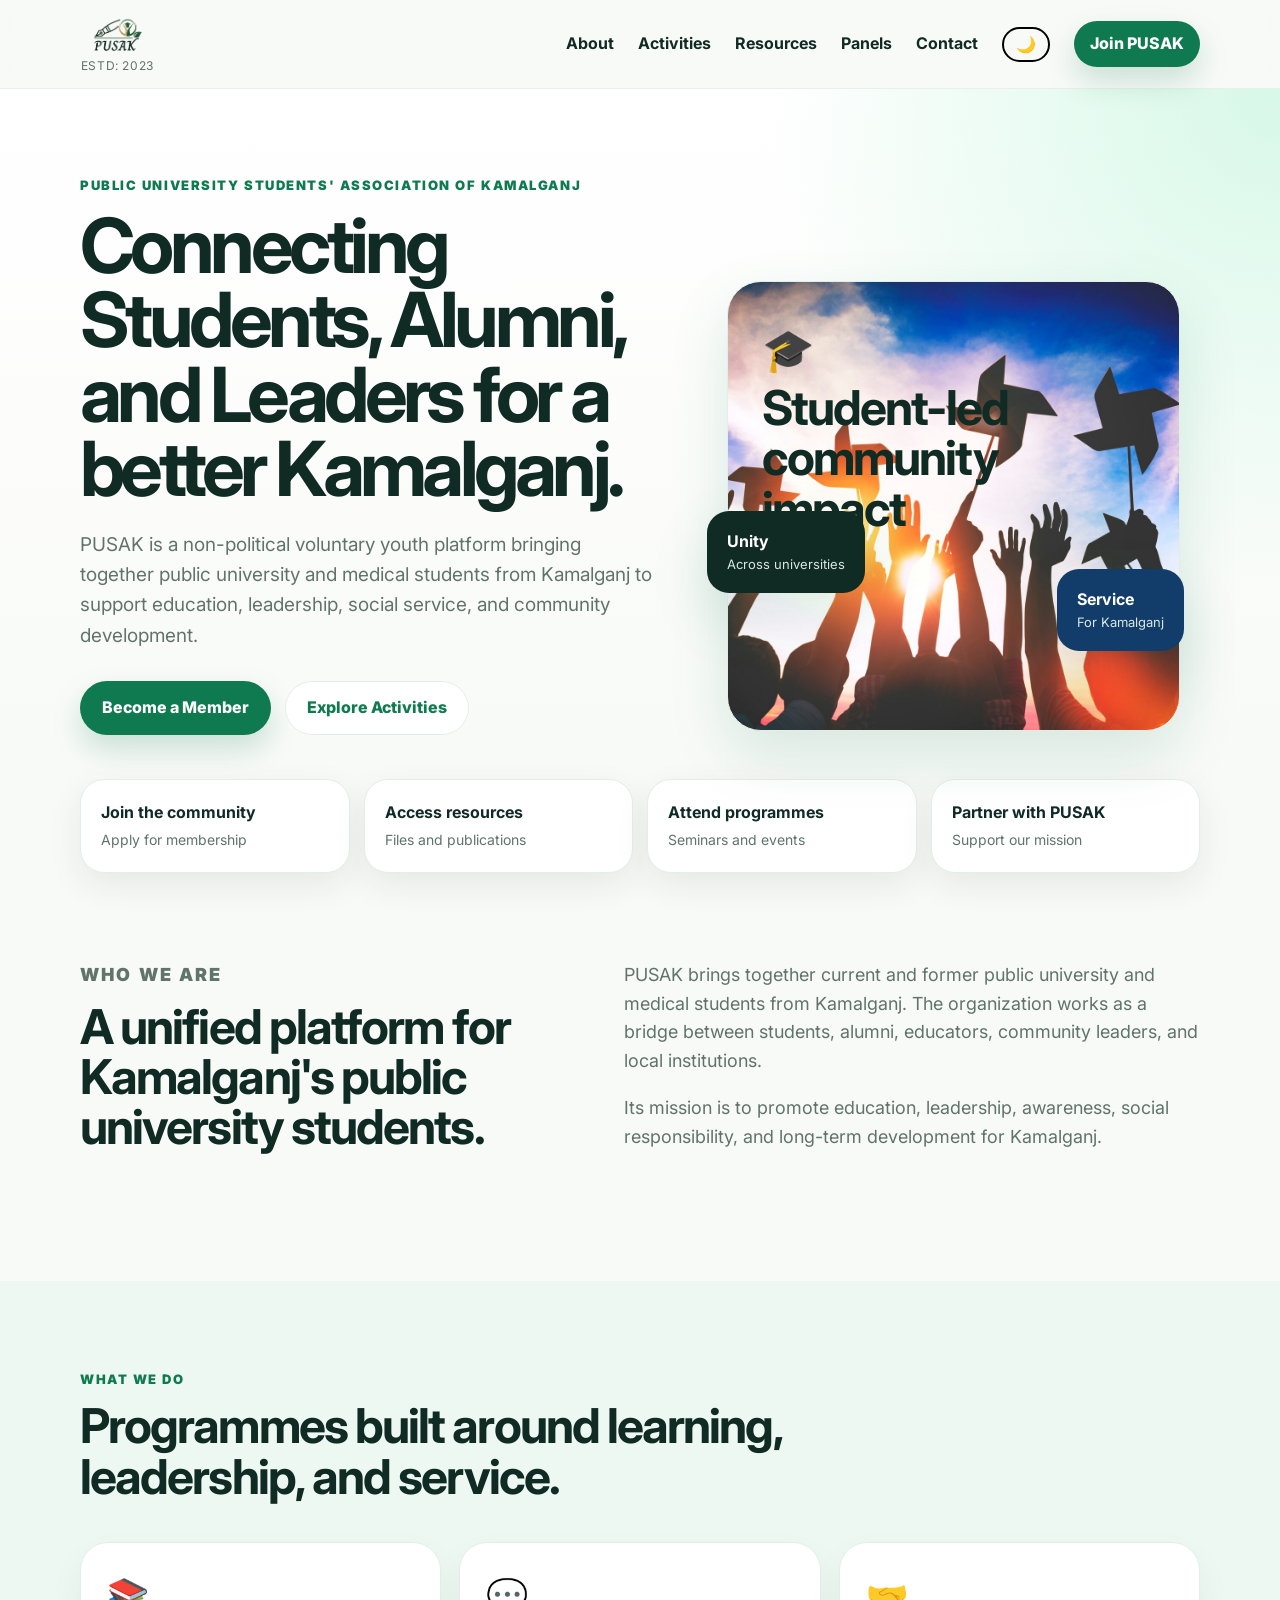
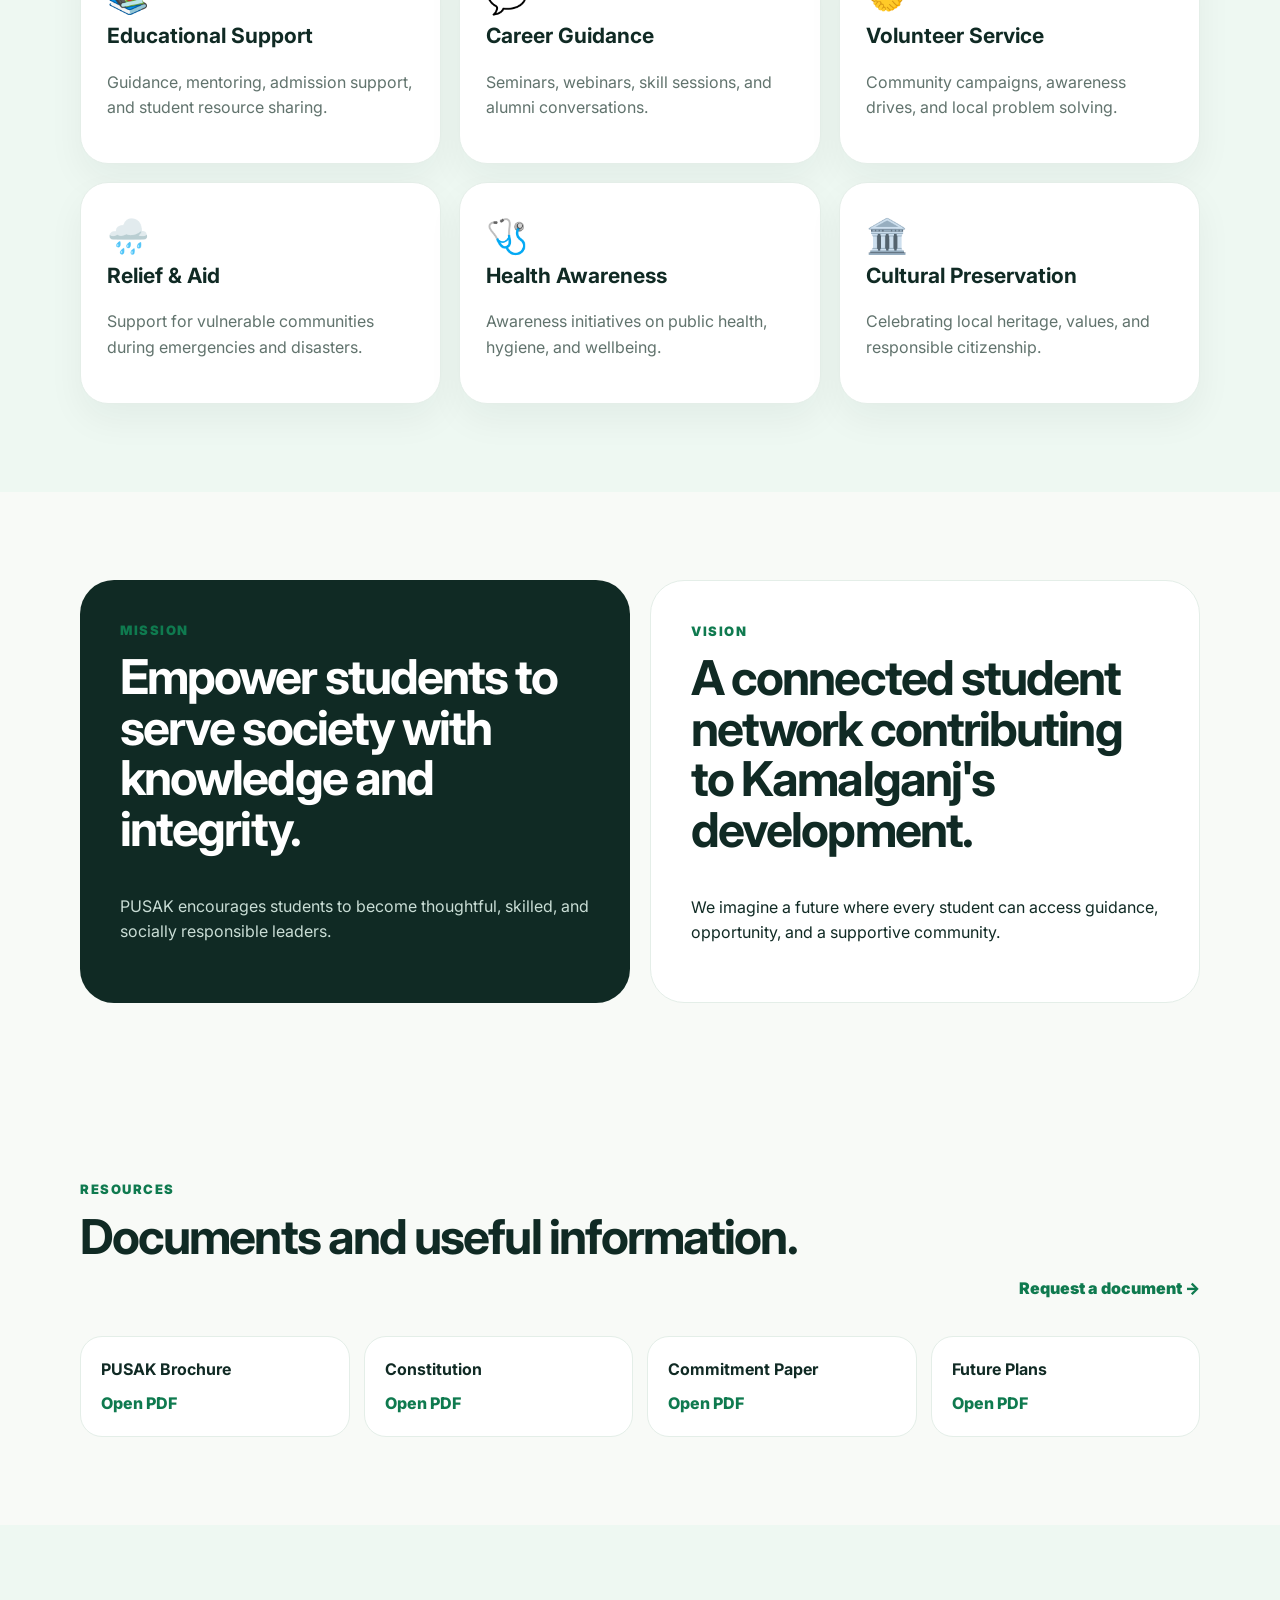
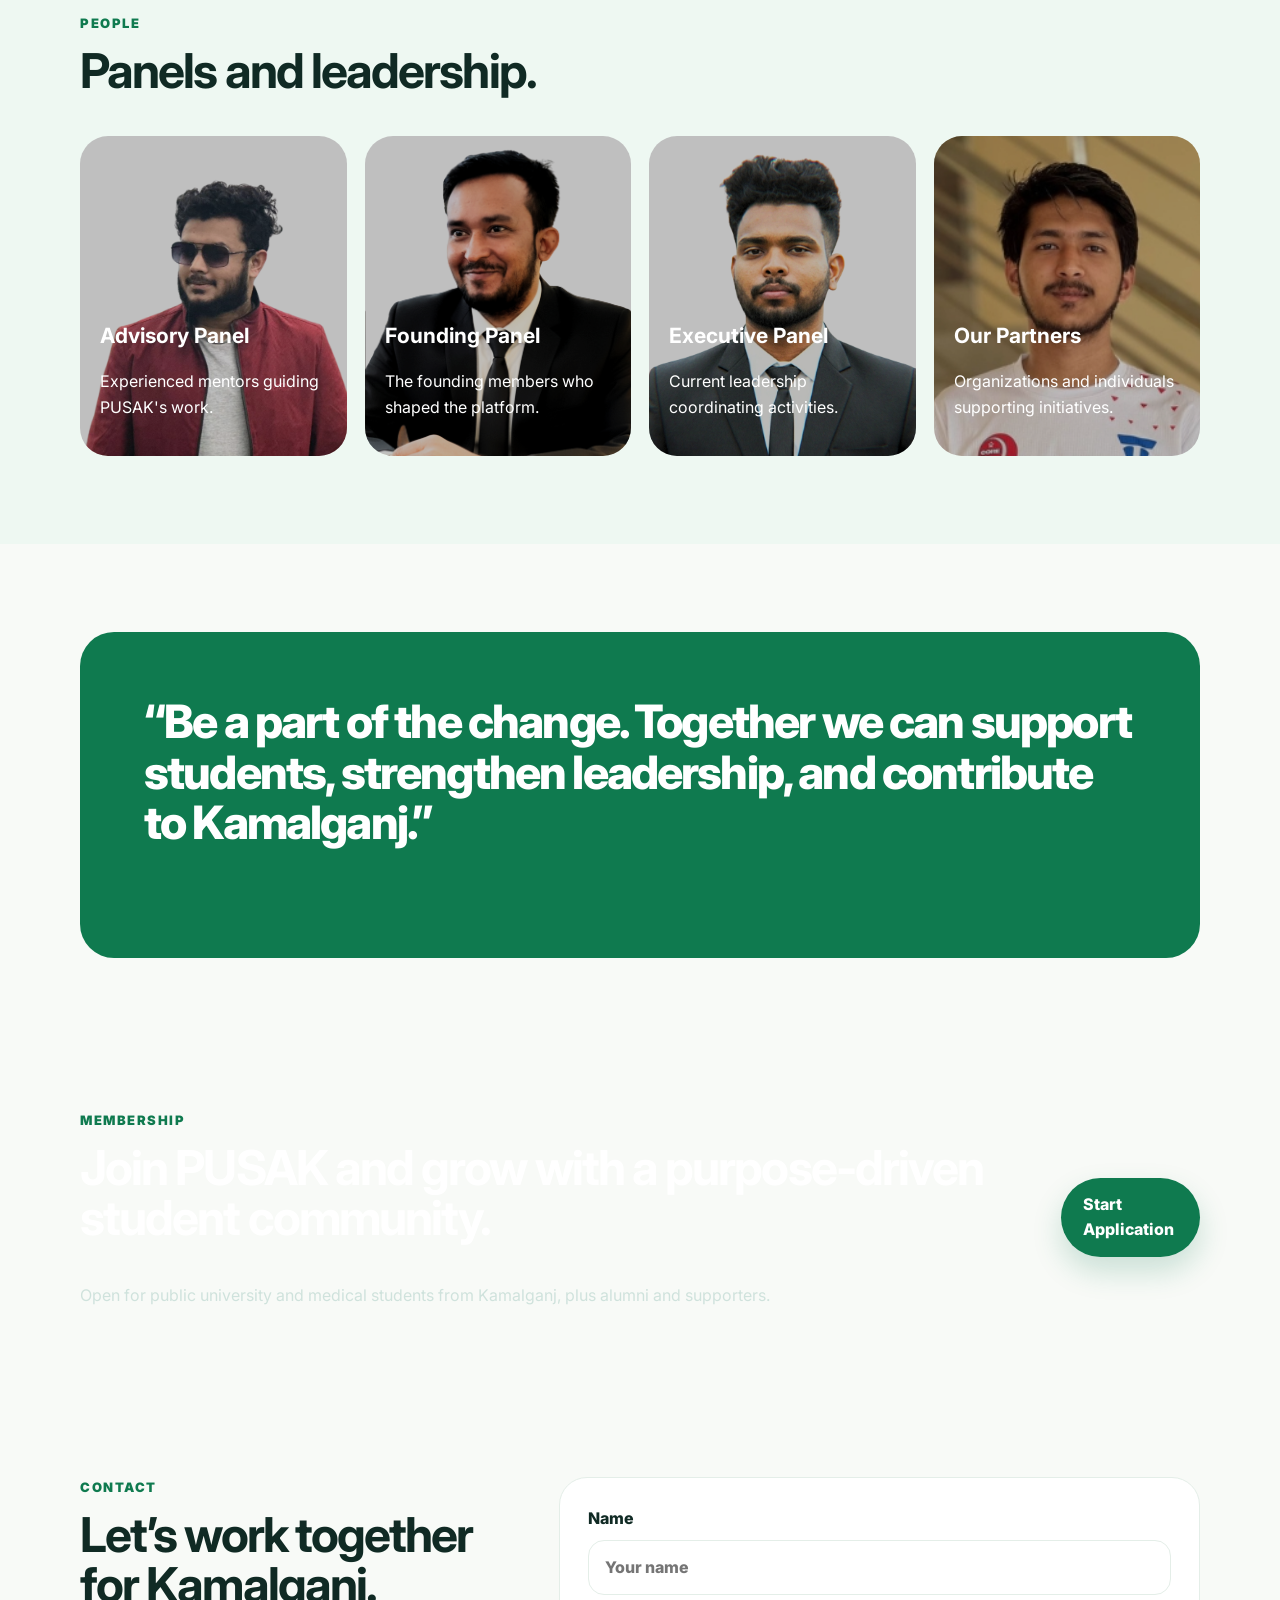
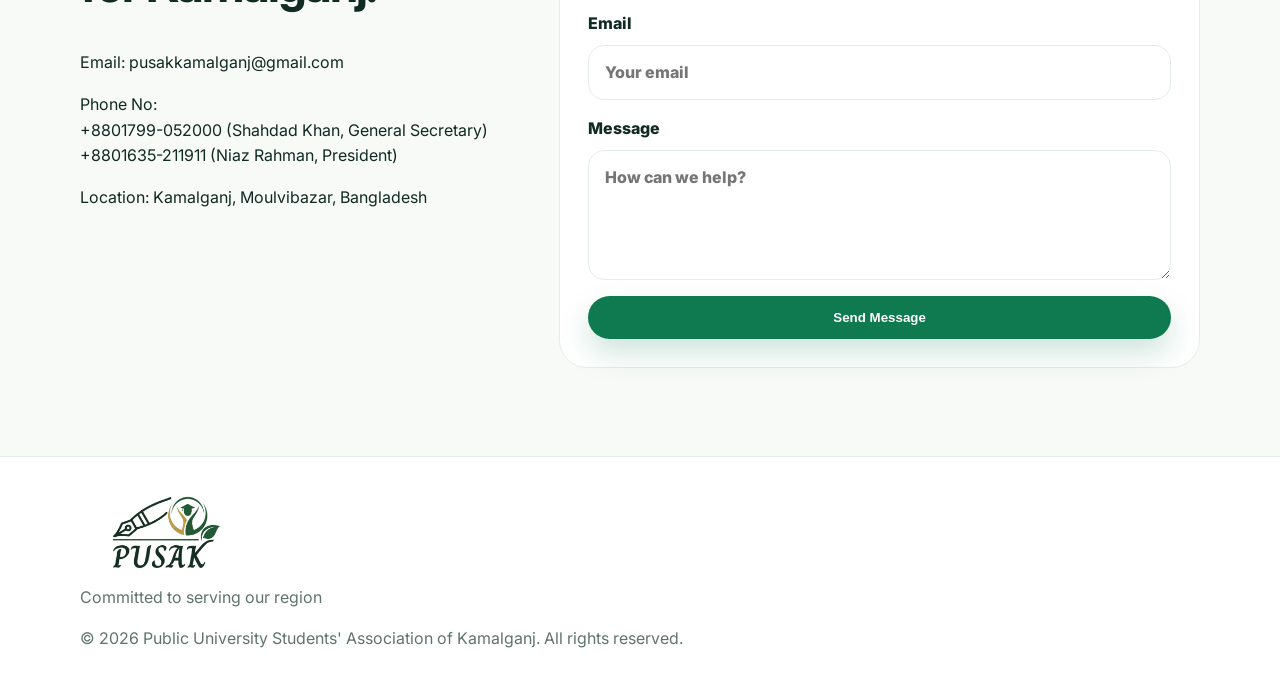
==== index.html @ 8bca056c "Add files via upload" ====
<!DOCTYPE html>
<html lang="en">
<head>
  <meta charset="UTF-8" />
  <meta name="viewport" content="width=device-width, initial-scale=1.0" />
  <title>PUSAK | Public University Students' Association of Kamalganj</title>
  <meta name="description" content="**FUTURE MINDS OF PUSAK**serves as a unified, community-driven platform that bridges public university students, alumni, local institutions, and dedicated individuals committed to the holistic advancement of Kamalganj Upazila. By fostering strategic collaborations, leveraging institutional resources, and cultivating grassroots leadership, the organization acts as a central catalyst for education, service, and sustainable development across the sub-district. Ultimately, it unites diverse people and ideas under a shared vision, transforming collective goodwill into impactful, real-world progress for the entire Kamalganj community.." />
  <link rel="preconnect" href="https://fonts.googleapis.com">
  <link rel="preconnect" href="https://fonts.gstatic.com" crossorigin>
  <link href="https://fonts.googleapis.com/css2?family=Inter:wght@400;500;600;700;800&family=Noto+Sans+Bengali:wght@400;500;700&display=swap" rel="stylesheet">
  <link rel="stylesheet" href="styles.css" />
</head>
<body>
  <header class="site-header" id="top">
    <nav class="navbar container">
      <a href="#top" class="brand" aria-label="PUSAK home">
        <img src="logo.png" alt="PUSAK Logo" class="brand-logo" id="brand-logo" style="border-radius: 8px;">

        <span class="brand-text">
          <small>ESTD: 2023</small>
        </span>
      </a>
      <button class="nav-toggle" aria-label="Open navigation" aria-expanded="false">☰</button>
     <div class="nav-links">
  <a href="#about">About</a>
  <a href="#programmes-container">Activities</a>
  <a href="#resources">Resources</a>
  <a href="#panels">Panels</a>
  <a href="#contact">Contact</a>

  <button id="theme-toggle" class="theme-toggle" aria-label="Toggle Dark Mode">
    🌙
  </button>

  <a class="btn btn-small" href="#join">Join PUSAK</a>
</div>
    </nav>
  </header>

  <main>
    <section class="hero">
      <div class="container hero-grid">
        <div class="hero-copy">
          <p class="eyebrow">Public University Students' Association of Kamalganj</p>
          <h1>Connecting Students, Alumni, and Leaders for a better Kamalganj.</h1>
          <p class="hero-text">PUSAK is a non-political voluntary youth platform bringing together public university and medical students from Kamalganj to support education, leadership, social service, and community development.</p>
          <div class="hero-actions">
            <a class="btn" href="#join">Become a Member</a>
            <a class="btn btn-secondary" href="#programmes">Explore Activities</a>
          </div>
        </div>
        <div class="hero-card" aria-label="PUSAK highlights">
          <div class="floating-card main-card">
            <span class="icon">🎓</span>
            <h2>Student-led community impact</h2>
            <br>
            <!--<p>Education support, seminars, relief, career guidance, and volunteer action.</p>-->
          </div>
          <div class="mini-stat stat-one"><strong>Unity</strong><span>Across universities</span></div>
          <div class="mini-stat stat-two"><strong>Service</strong><span>For Kamalganj</span></div>
        </div>
      </div>
    </section>

    <section class="quick-links container" aria-label="Quick links">
      <a href="#join"><strong>Join the community</strong><span>Apply for membership</span></a>
      <a href="#resources"><strong>Access resources</strong><span>Files and publications</span></a>
      <a href="#programmes-container"><strong>Attend programmes</strong><span>Seminars and events</span></a>
      <a href="#contact"><strong>Partner with PUSAK</strong><span>Support our mission</span></a>
    </section>

    <section id="about" class="section container two-col">
      <div>
        <p class="eyebrow">Who we are</p>
        <h2>A unified platform for Kamalganj's public university students.</h2>
      </div>
      <div>
        <p>PUSAK brings together current and former public university and medical students from Kamalganj. The organization works as a bridge between students, alumni, educators, community leaders, and local institutions.</p>
        <p>Its mission is to promote education, leadership, awareness, social responsibility, and long-term development for Kamalganj.</p>
      </div>
    </section>

    <section class="section tinted" id="programmes-container">
      <div class="container">
        <div class="section-head">
          <p class="eyebrow">What we do</p>
          <h2>Programmes built around learning, leadership, and service.</h2>
        </div>
        <div class="card-grid" id="programmes">
          <article class="card"><span>📚</span><h3>Educational Support</h3><p>Guidance, mentoring, admission support, and student resource sharing.</p></article>
          <article class="card"><span>💬</span><h3>Career Guidance</h3><p>Seminars, webinars, skill sessions, and alumni conversations.</p></article>
          <article class="card"><span>🤝</span><h3>Volunteer Service</h3><p>Community campaigns, awareness drives, and local problem solving.</p></article>
          <article class="card"><span>🌧️</span><h3>Relief & Aid</h3><p>Support for vulnerable communities during emergencies and disasters.</p></article>
          <article class="card"><span>🩺</span><h3>Health Awareness</h3><p>Awareness initiatives on public health, hygiene, and wellbeing.</p></article>
          <article class="card"><span>🏛️</span><h3>Cultural Preservation</h3><p>Celebrating local heritage, values, and responsible citizenship.</p></article>
        </div>
      </div>
    </section>

   




 <section class="section container split-feature">
      <div class="feature-box dark">
        <p class="eyebrow">Mission</p>
        <h2>Empower students to serve society with knowledge and integrity.</h2>
        <p>PUSAK encourages students to become thoughtful, skilled, and socially responsible leaders.</p>
      </div>
      <div class="feature-box light">
        <p class="eyebrow">Vision</p>
        <h2>A connected student network contributing to Kamalganj's development.</h2>
        <p>We imagine a future where every student can access guidance, opportunity, and a supportive community.</p>
      </div>
    </section>

    <section id="resources" class="section container">
      <div class="section-head row-head">
        <div>
          <p class="eyebrow">Resources</p>
          <h2>Documents and useful information.</h2>
        </div>
        <a class="text-link" href="#contact">Request a document →</a>
      </div>
      <div class="resource-list">
        <a href="Files/brochure.pdf" target="_blank" rel="noopener"><strong>PUSAK Brochure</strong><span>Open PDF</span></a>
        <a href="Files/constitution.pdf" target="_blank" rel="noopener"><strong>Constitution</strong><span>Open PDF</span></a>
        <a href="Files/commitment-paper.pdf" target="_blank" rel="noopener"><strong>Commitment Paper</strong><span>Open PDF</span></a>
        <a href="Files/future-plans.pdf" target="_blank" rel="noopener"><strong>Future Plans</strong><span>Open PDF</span></a>
      </div>
    </section>

    <section id="panels" class="section tinted">
      <div class="container">
        <div class="section-head">
          <p class="eyebrow">People</p>
          <h2>Panels and leadership.</h2>
        </div>
        <div class="panel-grid">
          <a href="advisory_panel\advisory_panel.html" class="panel-link" style="text-decoration: none; color: inherit; display: block;">
            <article class="person-card advisory-card" style="height: 100%;"><h3>Advisory Panel</h3><p>Experienced mentors guiding PUSAK's work.</p></article>
          </a>
          <a href="founding_panel\founding_panel.html" class="panel-link" style="text-decoration: none; color: inherit; display: block;">
            <article class="person-card founding-card" style="height: 100%;"><h3>Founding Panel</h3><p>The founding members who shaped the platform.</p></article>
          </a>
          <a href="executive_panel\executive_panel.html" class="panel-link" style="text-decoration: none; color: inherit; display: block;">
            <article class="person-card executive-card" style="height: 100%;"><h3>Executive Panel</h3><p>Current leadership coordinating activities.</p></article>
          </a>
          <a href="our_partners\partners.html" class="panel-link" style="text-decoration: none; color: inherit; display: block;">
            <article class="person-card partners-card" style="height: 100%;"><h3>Our Partners</h3><p>Organizations and individuals supporting initiatives.</p></article>
          </a>
        </div>
      </div>
    </section>

    
    <section class="section container">
      <div class="quote-card">
        <p>“Be a part of the change. Together we can support students, strengthen leadership, and contribute to Kamalganj.”</p>
      </div>
    </section>

    <section id="join" class="cta-section">
      <div class="container cta-box">
        <div>
          <p class="eyebrow">Membership</p>
          <h2>Join PUSAK and grow with a purpose-driven student community.</h2>
          <p>Open for public university and medical students from Kamalganj, plus alumni and supporters.</p>
        </div>
        <a class="btn" href="https://forms.gle/" target="_blank" rel="noopener">Start Application</a>
      </div>
    </section>

    <section id="contact" class="section container contact-grid">
      <div>
        <p class="eyebrow">Contact</p>
        <h2>Let’s work together for Kamalganj.</h2>
        <p>Email: <a href="mailto:pusakkamalganj@gmail.com">pusakkamalganj@gmail.com</a></p>
<p>
    Phone No:<br>
    +8801799-052000 (Shahdad Khan, General Secretary)<br>
    +8801635-211911    (Niaz Rahman, President)
</p>
        <p>Location: Kamalganj, Moulvibazar, Bangladesh</p>

      </div>
      <form class="contact-form">
        <label>Name<input type="text" placeholder="Your name"></label>
        <label>Email<input type="email" placeholder="Your email"></label>
        <label>Message<textarea placeholder="How can we help?"></textarea></label>
        <button class="btn" type="button">Send Message</button>
      </form>
    </section>
  </main>

  <footer class="footer">
    <div class="container footer-grid">
      <div>
        <img src="logo-bg.png" alt="PUSAK Logo" style="height: 6rem; width: auto; display: block; object-fit: contain; border-radius: 8px;">
        <p>Committed to serving our region</p>
        <p>© 2026 Public University Students' Association of Kamalganj. All rights reserved.</p>
      </div>
    </div>
  </footer>

  <script src="script.js"></script>
</body>
</html>
---- styles.css ----
:root {
  --green: #0f7a4f;
  --green-dark: #075f3b;
  --mint: #dff7ea;
  --blue: #123d6a;
  --gold: #f5b942;
  --ink: #102a24;
  --muted: #61736d;
  --bg: #f8faf7;
  --white: #ffffff;
  --line: #e4eee8;
  --shadow: 0 24px 60px rgba(15, 122, 79, 0.14);
}
* { box-sizing: border-box; }
html { scroll-behavior: smooth; }
body {
  margin: 0;
  font-family: Inter, "Noto Sans Bengali", system-ui, sans-serif;
  color: var(--ink);
  background: var(--bg);
  line-height: 1.6;
}
a { color: inherit; text-decoration: none; }
.container { width: min(1120px, calc(100% - 32px)); margin: 0 auto; }
.site-header {
  position: sticky; top: 0; z-index: 100;
  background: rgba(248, 250, 247, 0.86);
  backdrop-filter: blur(18px);
  border-bottom: 1px solid rgba(228, 238, 232, 0.8);
}
.navbar { display: flex; align-items: center; justify-content: space-between; padding: 16px 0; }
.brand {
  display: flex;
  flex-direction: column;
  align-items: center;
  justify-content: center;
  text-decoration: none;
  line-height: 1;
}

.brand-logo {
  height: 42px;      /* adjust to match current navbar height */
  width: auto;       /* preserve aspect ratio */
  display: block;
  object-fit: contain;
}

.brand-text small {
  display: block;
  margin-top: 2px;
  font-size: 0.7rem;
  letter-spacing: 0.05em;
}

.brand-mark { display: grid; place-items: center; width: 44px; height: 44px; border-radius: 16px; background: var(--green); color: white; font-weight: 800; }
.brand small { display: block; color: var(--muted); font-size: 12px; }
.nav-links { display: flex; align-items: center; gap: 24px; font-weight: 700; }
.nav-links a:not(.btn):hover { color: var(--green); }
.nav-toggle { display: none; border: 0; background: white; font-size: 24px; border-radius: 12px; padding: 8px 12px; }
.btn { display: inline-flex; align-items: center; justify-content: center; border: 0; border-radius: 999px; padding: 14px 22px; background: var(--green); color: white; font-weight: 800; box-shadow: 0 14px 30px rgba(15, 122, 79, 0.2); cursor: pointer; }
.btn:hover { background: var(--green-dark); transform: translateY(-1px); }
.btn-secondary { background: white; color: var(--green); box-shadow: inset 0 0 0 1px var(--line); }
.btn-small { padding: 10px 16px; }
.hero { padding: 86px 0 52px; background: radial-gradient(circle at top right, #d7f8e8, transparent 35%), linear-gradient(180deg, #ffffff 0%, var(--bg) 100%); }
.hero-grid { display: grid; grid-template-columns: 1.08fr .92fr; gap: 48px; align-items: center; }
.eyebrow { margin: 0 0 12px; color: var(--green); font-weight: 900; text-transform: uppercase; letter-spacing: .12em; font-size: 13px; }
h1, h2, h3, p { margin-top: 0; }
h1 { font-size: clamp(42px, 6vw, 76px); line-height: .98; letter-spacing: -0.06em; margin-bottom: 24px; }
h2 { font-size: clamp(30px, 4vw, 48px); line-height: 1.05; letter-spacing: -0.04em; }
h3 { font-size: 21px; line-height: 1.2; }
.hero-text { font-size: 19px; color: var(--muted); max-width: 660px; }
.hero-actions { display: flex; gap: 14px; flex-wrap: wrap; margin-top: 30px; }
.hero-card { position: relative; min-height: 420px; }

.floating-card {
  background-image: url("students.jpg");
  background-repeat: no-repeat;
  background-position: center;
  background-size: cover;
  min-height: 50vh;
  border-radius: 34px; box-shadow: var(--shadow); padding: 34px; border: 1px solid var(--line); }

.main-card { position: absolute; inset: 36px 20px auto 20px; }
.icon { font-size: 42px; }
.mini-stat { position: absolute; background: var(--ink); color: white; border-radius: 22px; padding: 18px 20px; box-shadow: var(--shadow); }
.mini-stat strong, .mini-stat span { display: block; }
.mini-stat span { color: #d8e8e0; font-size: 13px; }
.stat-one { bottom: 72px; left: 0; }
.stat-two { bottom: 14px; right: 16px; background: var(--blue); }
.quick-links { margin-top: -8px; display: grid; grid-template-columns: repeat(4, 1fr); gap: 14px; }
.quick-links a { background: white; border: 1px solid var(--line); border-radius: 24px; padding: 20px; box-shadow: 0 12px 34px rgba(16, 42, 36, .08); }
.quick-links span { display: block; color: var(--muted); font-size: 14px; margin-top: 4px; }
.section { padding: 88px 0; }
.two-col { display: grid; grid-template-columns: .9fr 1.1fr; gap: 72px; }
.two-col p { color: var(--muted); font-size: 18px; }
.tinted { background: #eef8f2; }
.section-head { max-width: 760px; margin-bottom: 34px; }
.row-head { display: flex; align-items: end; justify-content: space-between; max-width: none; gap: 24px; }
.card-grid { display: grid; grid-template-columns: repeat(3, 1fr); gap: 18px; }
.card { background: white; border: 1px solid var(--line); border-radius: 28px; padding: 26px; box-shadow: 0 16px 36px rgba(16, 42, 36, .05); }

.person-card {
  position: relative;
  overflow: hidden;
  border-radius: 28px;
  padding: 20px;
  min-height: 20rem;
  color: white;



  display: flex;
  flex-direction: column;
  justify-content: flex-end; /* pushes content to bottom */
}

/* Background image layer */
.person-card::before {
  content: "";
  position: absolute;
  inset: 0;

  background-size: cover;
  background-position: center;

  transform: scale(1);
  transition: transform 0.5s ease;

  z-index: 0;
}

/* Dark overlay */
.person-card::after {
  content: "";
  position: absolute;
  inset: 0;
  background: rgba(0, 0, 0, 0.25);
  z-index: 1;
}

/* Content stays on top */
.person-card h3,
.person-card p {
  position: relative;
  z-index: 2;
}

/* Zoom image on hover */
.panel-link:hover .person-card::before {
  transform: scale(1.05);
}

.advisory-card::before {
  background-image: url("advisory_panel/members/advisory_pic/member1.jpg");
}

.founding-card::before {
  background-image: url("founding_panel/members/founding_pic/member1.jpg");
}

.executive-card::before {
  background-image: url("executive_panel/members/executive_pic/member1.jpg");
}

.partners-card::before {
  background-image: url("our_partners/members/partners_pic/member1.jpg");
}

.person-card p {
  color: var(--white);
}

.card span { font-size: 34px; }
.card p{ color: var(--muted); }
.split-feature { display: grid; grid-template-columns: repeat(2, 1fr); gap: 20px; }
.feature-box { border-radius: 34px; padding: 40px; min-height: 320px; }
.feature-box.dark { background: var(--ink); color: white; }
.feature-box.dark p:not(.eyebrow) { color: #c9ddd5; }
.feature-box.light { background: white; border: 1px solid var(--line); }
.resource-list { display: grid; grid-template-columns: repeat(4, 1fr); gap: 14px; }
.resource-list a { border: 1px solid var(--line); background: white; border-radius: 22px; padding: 20px; }
.resource-list span { display: block; color: var(--green); margin-top: 8px; font-weight: 800; }
.text-link { color: var(--green); font-weight: 900; }

.panel-grid { display: grid; grid-template-columns: repeat(4, 1fr); gap: 18px;}

.avatar { width: 64px; height: 64px; border-radius: 22px; background: var(--mint); color: var(--green); display: grid; place-items: center; font-weight: 900; font-size: 26px; margin-bottom: 18px; }
.quote-card { background: var(--green); color: white; border-radius: 34px; padding: clamp(32px, 6vw, 64px); font-size: clamp(26px, 4vw, 46px); line-height: 1.1; letter-spacing: -0.04em; font-weight: 800; }
.cta-section { padding: 64px 0; color: white; }
.cta-box { display: flex; align-items: center; justify-content: space-between; gap: 32px; }
.cta-box p:not(.eyebrow) { color: #cfe2dc; }
.contact-grid { display: grid; grid-template-columns: .8fr 1.2fr; gap: 52px; }
.contact-form { background: white; border: 1px solid var(--line); border-radius: 28px; padding: 28px; display: grid; gap: 16px; }
label { display: grid; gap: 8px; font-weight: 800; }
input, textarea { width: 100%; border: 1px solid var(--line); border-radius: 16px; padding: 14px 16px; font: inherit; }
textarea { min-height: 130px; resize: vertical; }
.footer { padding: 32px 0; background: white; border-top: 1px solid var(--line); color: var(--muted); }
.footer-grid { display: flex; justify-content: space-between; gap: 24px; }
.footer strong { color: var(--ink); font-size: 22px; }
@media (max-width: 860px) {
  .nav-toggle { display: block; }
  .nav-links { position: absolute; top: 76px; left: 16px; right: 16px; display: none; flex-direction: column; align-items: stretch; padding: 20px; background: white; border: 1px solid var(--line); border-radius: 24px; box-shadow: var(--shadow); }
  .nav-links.open { display: flex; }
  .hero-grid, .two-col, .split-feature, .contact-grid { grid-template-columns: 1fr; }
  .quick-links, .card-grid, .resource-list, .panel-grid { grid-template-columns: repeat(2, 1fr); }
  .cta-box, .row-head, .footer-grid { flex-direction: column; align-items: flex-start; }
  .hero { padding-top: 56px; }
}
@media (max-width: 560px) {
  .quick-links, .card-grid, .resource-list, .panel-grid { grid-template-columns: 1fr; }
  .hero-card { min-height: 360px; }
  .main-card { inset: 10px 0 auto 0; }
  .stat-one { bottom: 74px; }
  .stat-two { right: 0; }
  .section { padding: 62px 0; }
}

/* Dark Mode Toggle Button */
.theme-toggle {
  background: transparent;
  border: 2px solid currentColor;
  border-radius: 50px;
  padding: 6px 12px;
  cursor: pointer;
  font-size: 16px;
  transition: 0.3s;
}

.theme-toggle:hover {
  transform: scale(1.05);
}

/* Dark Theme */
body.dark-mode {
  background: #1e293b;
  color: #e2e8f0;
}

body.dark-mode .site-header {
  background: #1e293b;
}

body.dark-mode .hero,
body.dark-mode .section,
body.dark-mode .footer,
body.dark-mode .cta-box,
body.dark-mode .card,
body.dark-mode .person-card,
body.dark-mode .feature-box,
body.dark-mode .quote-card,
body.dark-mode .resource-list a,
body.dark-mode .contact-form,
body.dark-mode .quick-links {
  background: #1e293b;
  color: #e2e8f0;
}

body.dark-mode a {
    background: #1e293b;
  color: #e2e8f0;
}

body.dark-mode input,
body.dark-mode textarea {
  background: #1e293b;
  color: #e2e8f0;
  border: 1px solid #475569;
}

body.dark-mode .btn {
  background: #075f3b;
  color: #e2e8f0;
}

body.dark-mode .tinted {
  background: #1e293b;
}
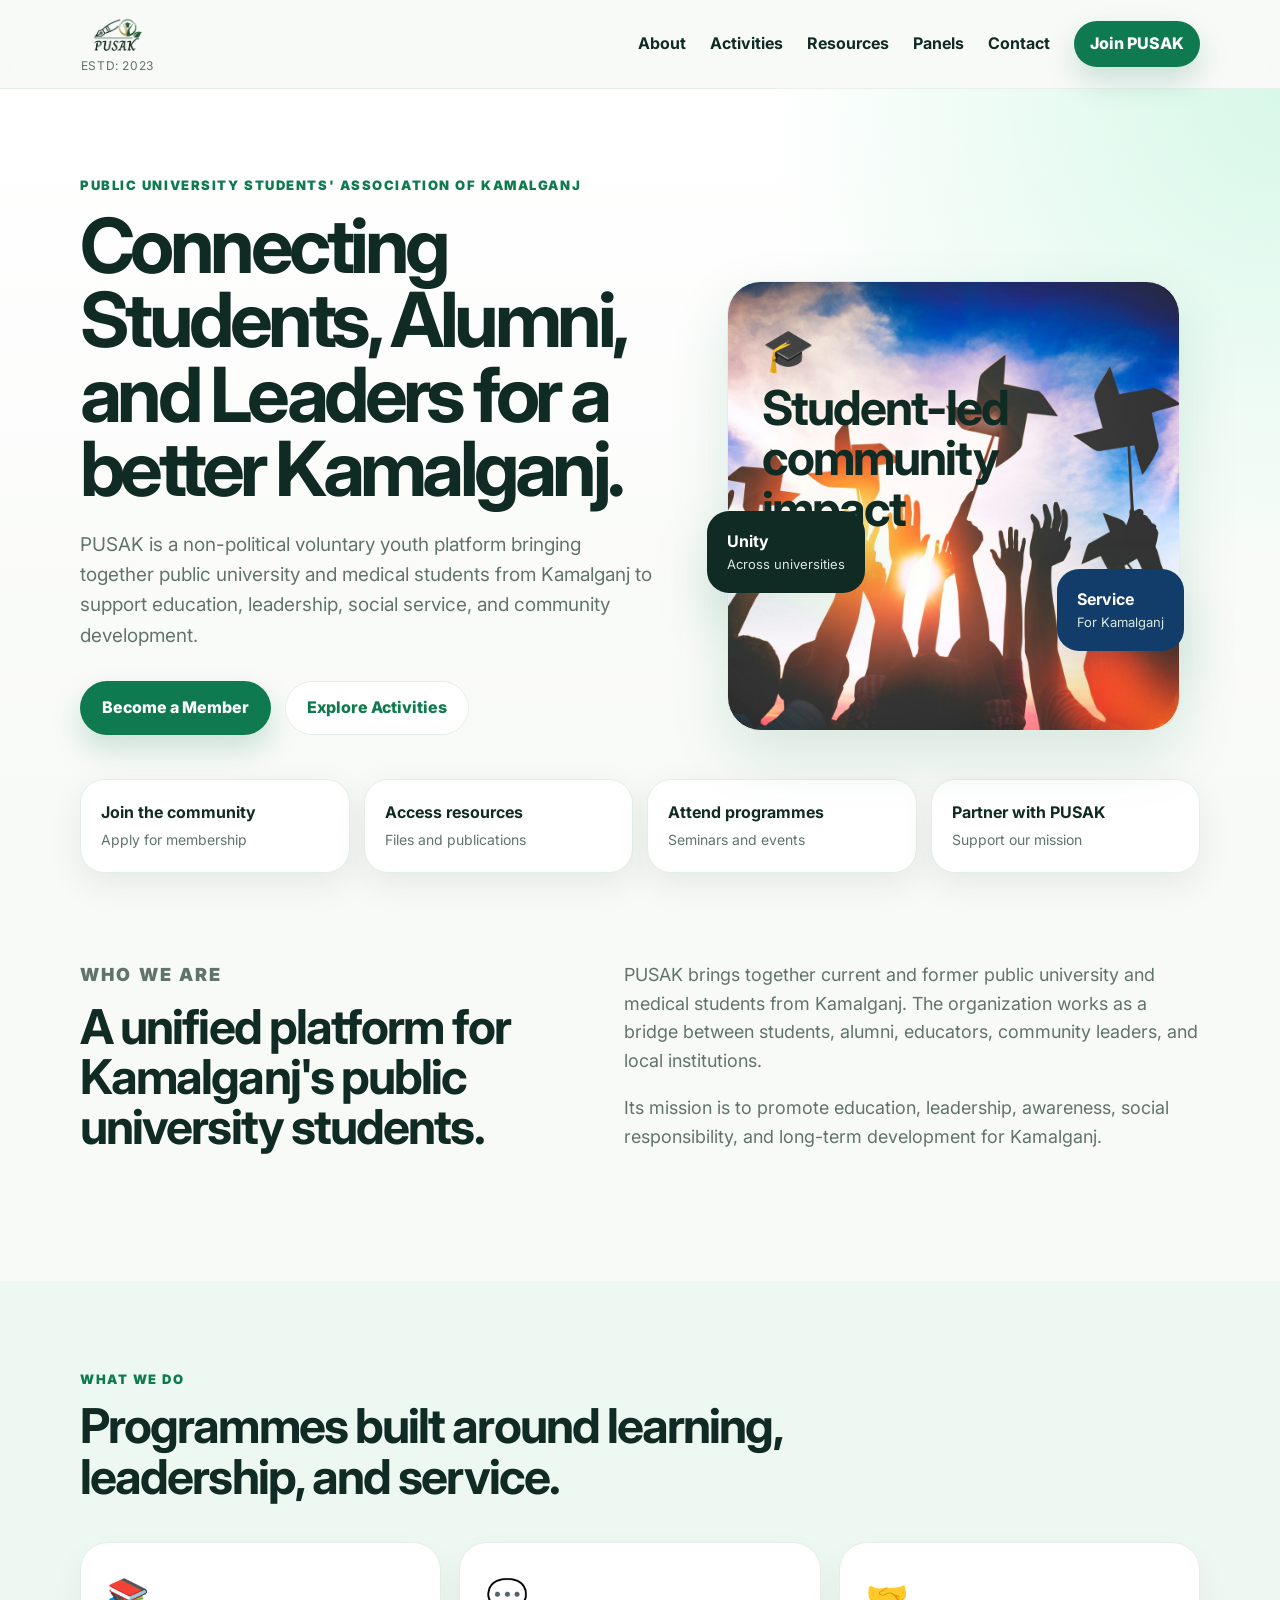
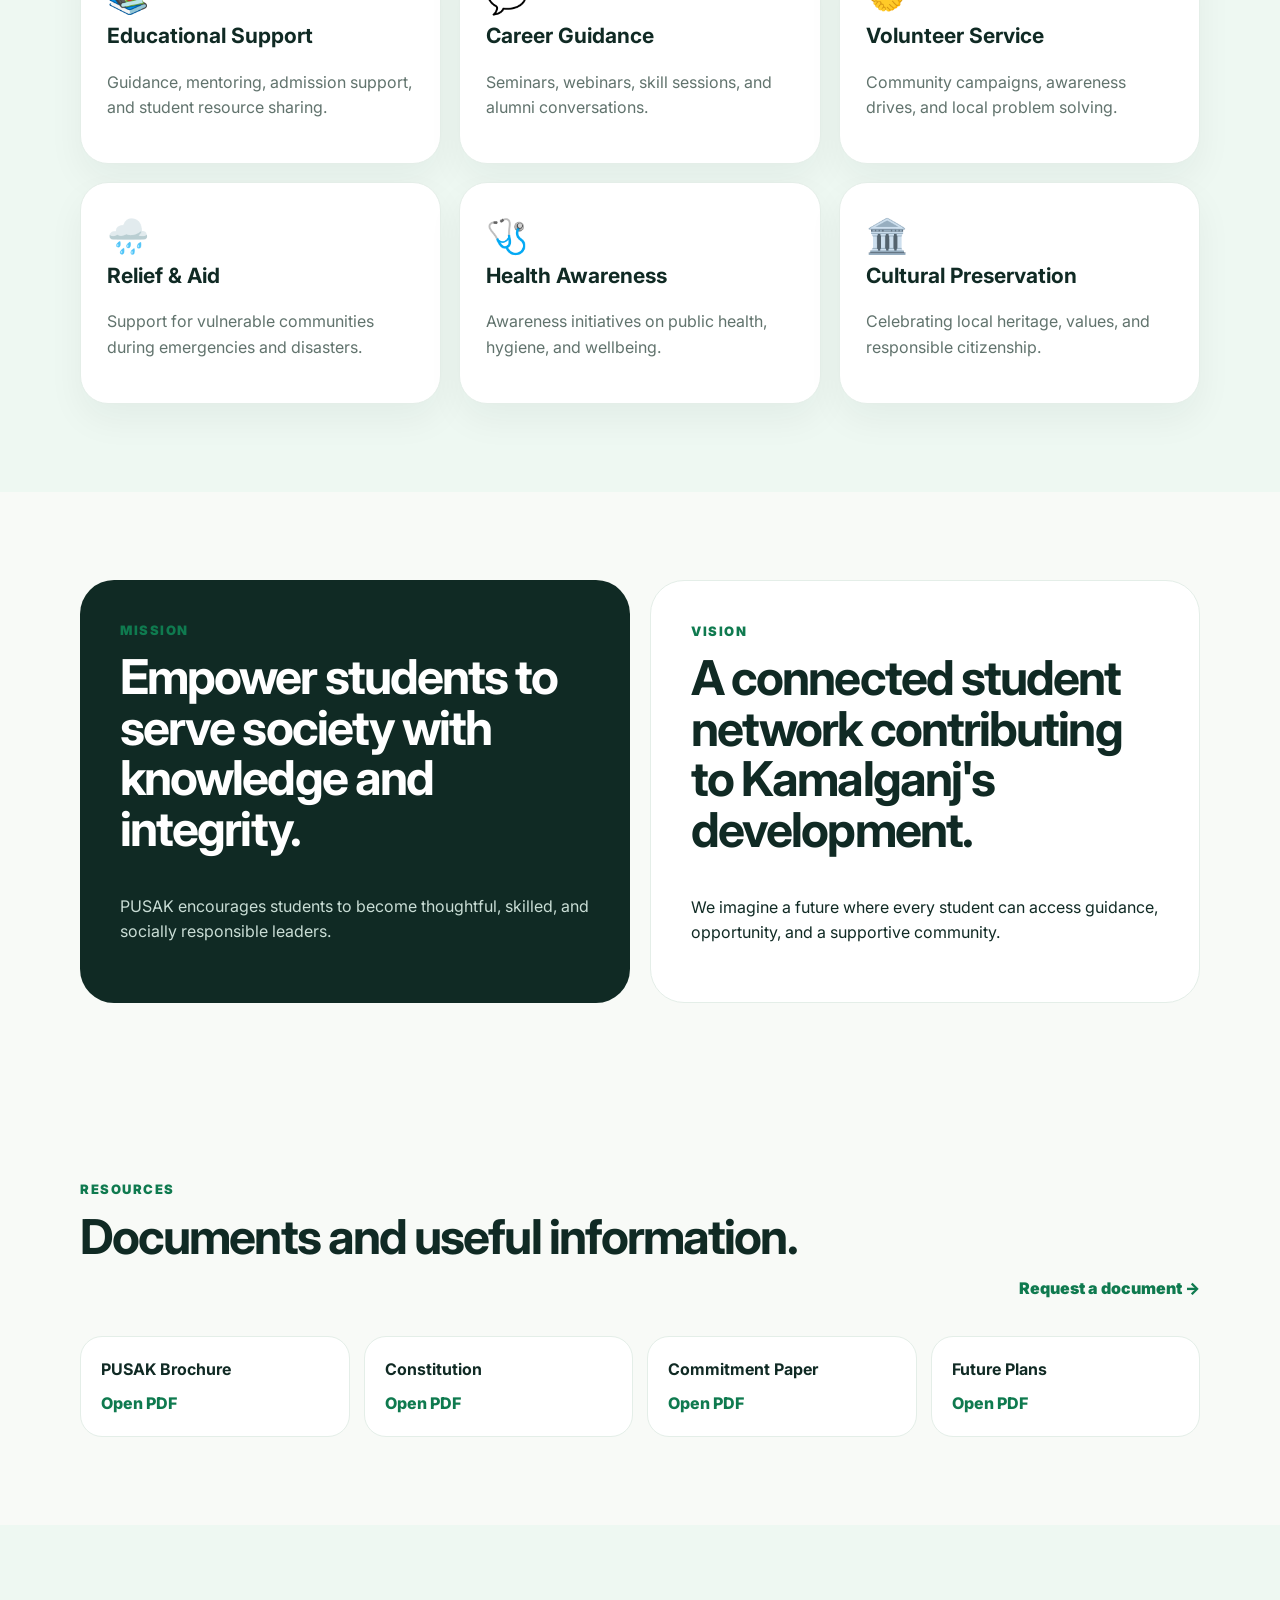
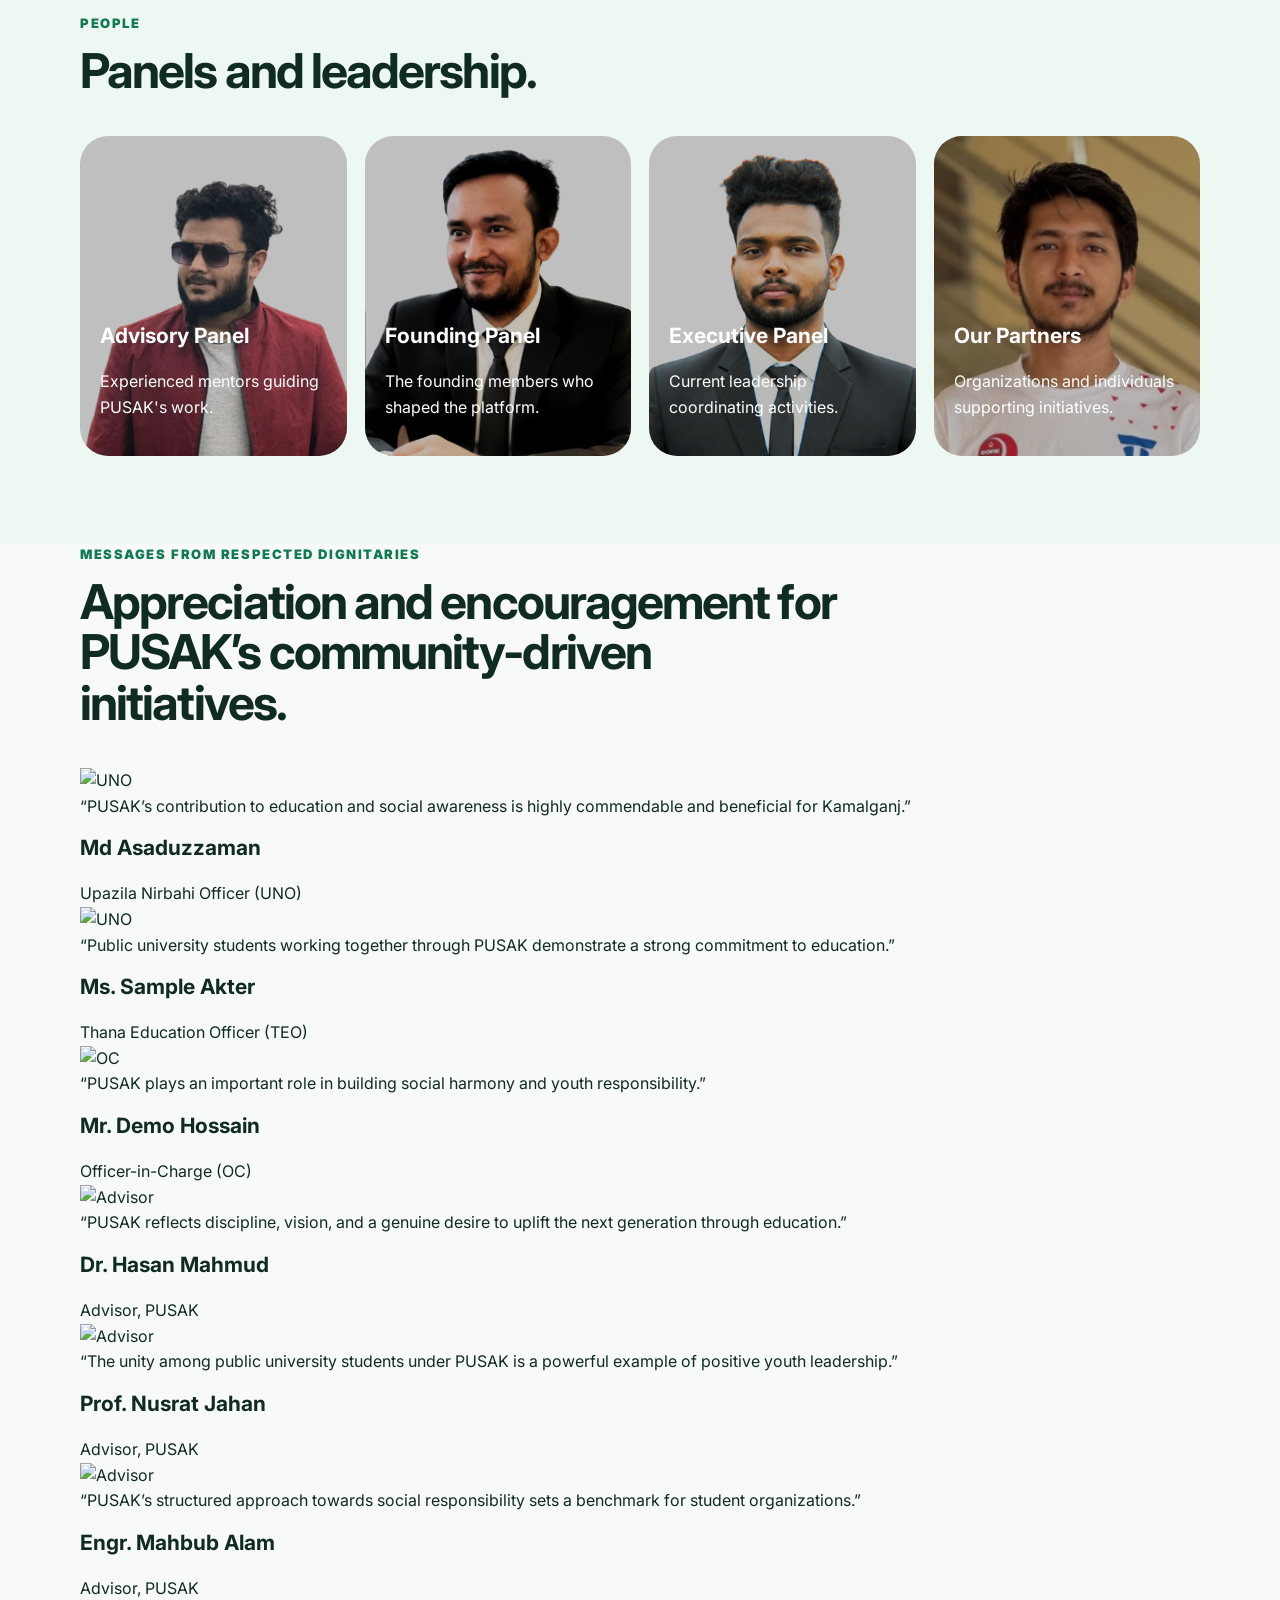
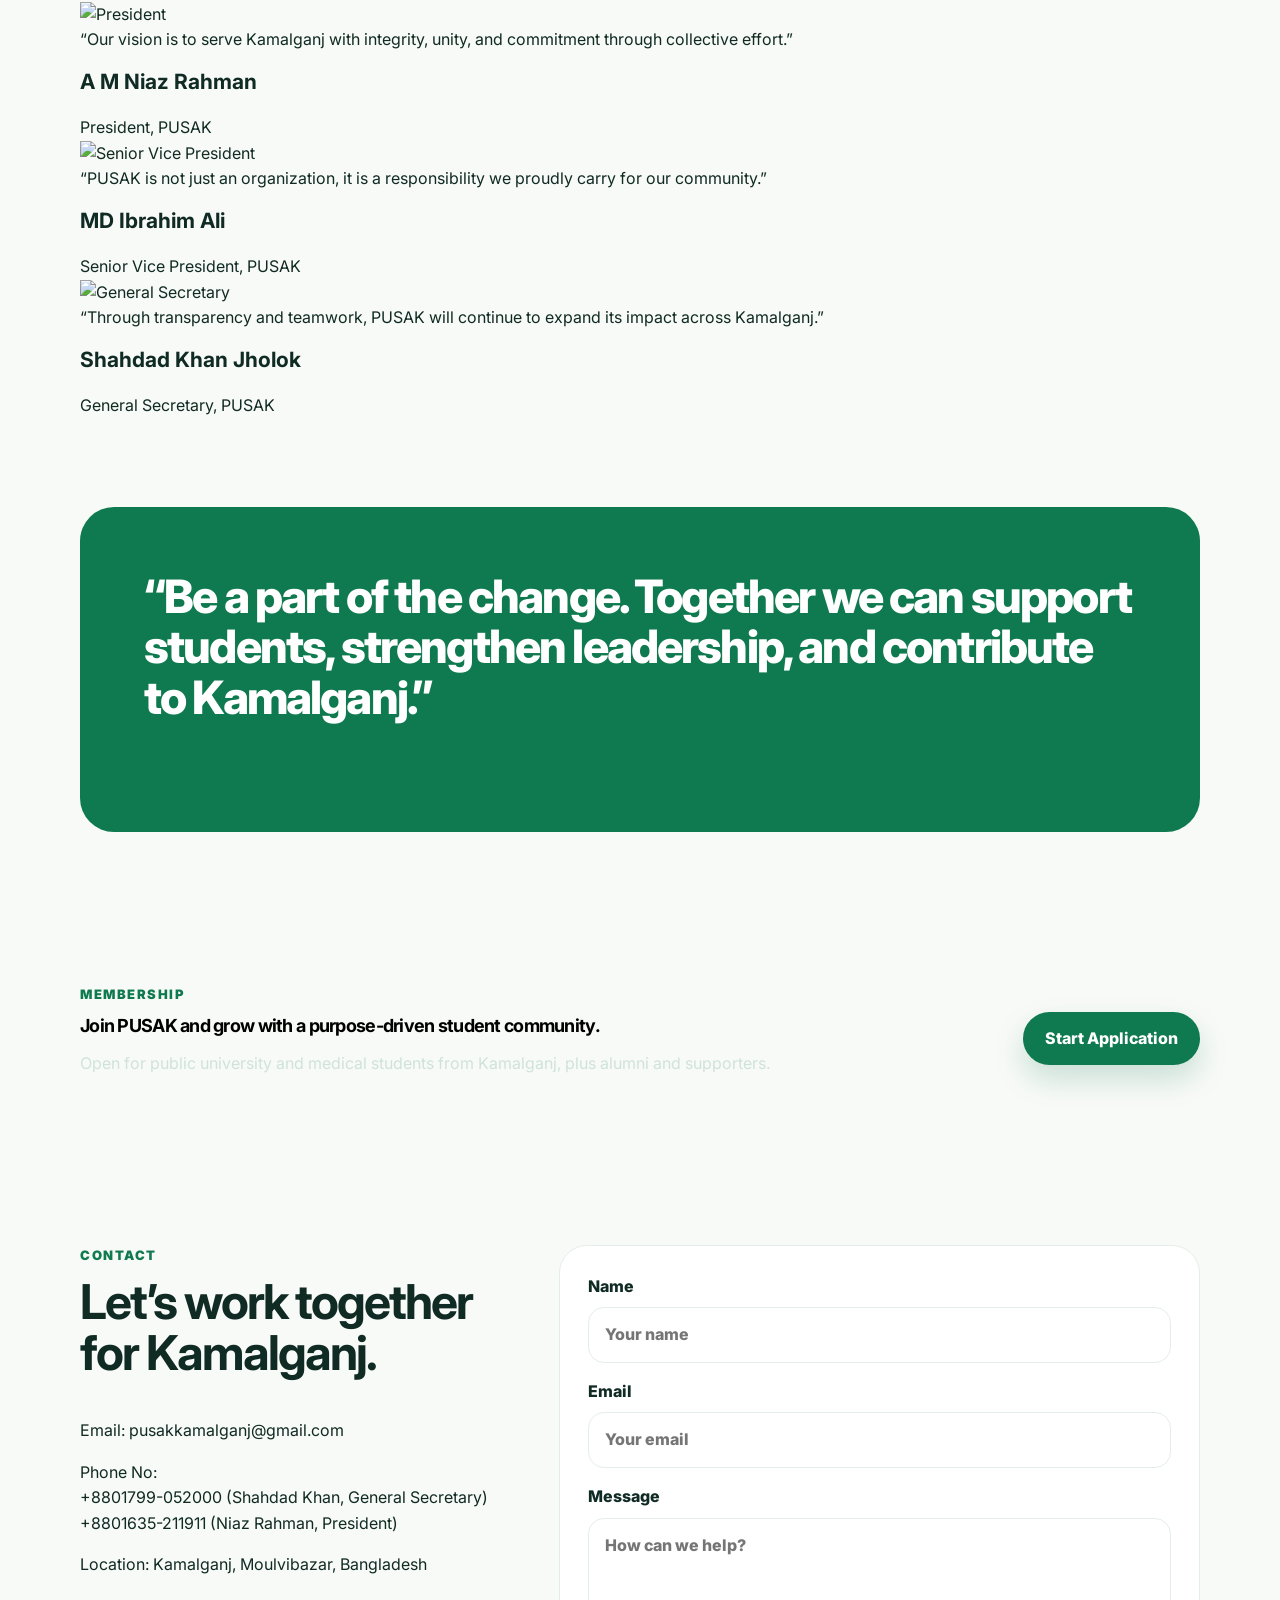
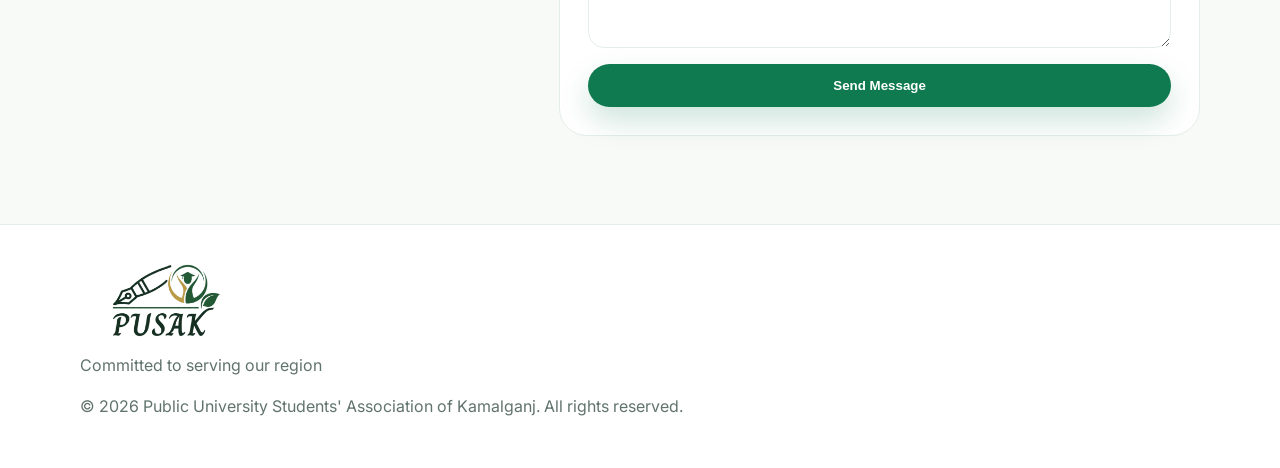
==== commit 36a3a65b: "Enhance index.html with Tailwind CSS and new content Added Tailwind CSS and Lucide Icons scripts, co" ====
--- a/index.html
+++ b/index.html
@@ -9,6 +9,47 @@
   <link rel="preconnect" href="https://fonts.gstatic.com" crossorigin>
   <link href="https://fonts.googleapis.com/css2?family=Inter:wght@400;500;600;700;800&family=Noto+Sans+Bengali:wght@400;500;700&display=swap" rel="stylesheet">
   <link rel="stylesheet" href="styles.css" />
+
+
+
+
+
+      
+    <!-- Tailwind CSS -->
+    <script src="https://cdn.tailwindcss.com"></script>
+    
+    <!-- Lucide Icons -->
+    <script src="https://unpkg.com/lucide@latest"></script>
+
+    <!-- Tailwind Configuration & Custom Styles -->
+    <script>
+        tailwind.config = {
+            theme: {
+                extend: {
+                    colors: {
+                        pusak: {
+                            green: '#0F6B3E',
+                            darkGreen: '#0A4A2A',
+                            gold: '#D4AF37',
+                            bg: '#F9FBF8',
+                            text: '#1F2933',
+                            gray: '#64748B'
+                        }
+                    },
+                    fontFamily: {
+                        sans: ['Poppins', 'sans-serif'],
+                    },
+                    backgroundImage: {
+                        'hero-pattern': "radial-gradient(circle at 50% 0%, rgba(15, 107, 62, 0.08) 0%, rgba(255, 255, 255, 0) 50%)",
+                    }
+                }
+            }
+        }
+    </script>
+
+
+
+
 </head>
 <body>
   <header class="site-header" id="top">
@@ -28,9 +69,12 @@
   <a href="#panels">Panels</a>
   <a href="#contact">Contact</a>
 
+
+  <!--
   <button id="theme-toggle" class="theme-toggle" aria-label="Toggle Dark Mode">
     🌙
   </button>
+  -->
 
   <a class="btn btn-small" href="#join">Join PUSAK</a>
 </div>
@@ -154,6 +198,168 @@
       </div>
     </section>
 
+
+
+
+
+
+
+
+
+
+
+
+
+
+
+
+
+
+
+
+
+
+<section class="dignitaries">
+    
+
+    <div class="container mx-auto px-4">
+        <div class="section-head">
+                  <p class="eyebrow">Messages from Respected Dignitaries</p>
+                  <h2>Appreciation and encouragement for PUSAK’s community-driven initiatives.</h2>
+        </div>
+
+    <div class="dignitary-grid grid grid-cols-1 sm:grid-cols-2 md:grid-cols-3 lg:grid-cols-4 gap-8">
+
+        <!-- EXISTING 3 (UNCHANGED) -->
+        <div class="dignitary-card bg-white rounded-2xl shadow-lg overflow-hidden p-6 flex flex-col items-center text-center">
+            <img src="dignitaries/quote1.jpg" alt="UNO" class="w-32 h-32 object-cover rounded-full mb-4 border-4 border-pusak-green">
+            <p class="speech mb-4 text-pusak-gray">
+                “PUSAK’s contribution to education and social awareness
+                is highly commendable and beneficial for Kamalganj.”
+            </p>
+            <h3 class="font-semibold text-pusak-text">Md Asaduzzaman</h3>
+            <span class="text-sm text-pusak-gray">Upazila Nirbahi Officer (UNO)</span>
+        </div>
+
+        <div class="dignitary-card bg-white rounded-2xl shadow-lg overflow-hidden p-6 flex flex-col items-center text-center">
+            <img src="dignitaries/quote2.jpg" alt="UNO" class="w-32 h-32 object-cover rounded-full mb-4 border-4 border-pusak-green">
+            <p class="speech mb-4 text-pusak-gray">
+                “Public university students working together through PUSAK
+                demonstrate a strong commitment to education.”
+            </p>
+            <h3 class="font-semibold text-pusak-text">Ms. Sample Akter</h3>
+            <span class="text-sm text-pusak-gray">Thana Education Officer (TEO)</span>
+        </div>
+
+        <div class="dignitary-card bg-white rounded-2xl shadow-lg overflow-hidden p-6 flex flex-col items-center text-center">
+            <img src="https://images.unsplash.com/photo-1527980965255-d3b416303d12" alt="OC" class="w-32 h-32 object-cover rounded-full mb-4">
+            <p class="speech mb-4 text-pusak-gray">
+                “PUSAK plays an important role in building social harmony
+                and youth responsibility.”
+            </p>
+            <h3 class="font-semibold text-pusak-text">Mr. Demo Hossain</h3>
+            <span class="text-sm text-pusak-gray">Officer-in-Charge (OC)</span>
+        </div>
+
+        <!-- NEW 6 SPEECHES -->
+
+        <div class="dignitary-card bg-white rounded-2xl shadow-lg overflow-hidden p-6 flex flex-col items-center text-center">
+            <img src="https://images.unsplash.com/photo-1506794778202-cad84cf45f1d" alt="Advisor" class="w-32 h-32 object-cover rounded-full mb-4">
+            <p class="speech mb-4 text-pusak-gray">
+                “PUSAK reflects discipline, vision, and a genuine desire
+                to uplift the next generation through education.”
+            </p>
+            <h3 class="font-semibold text-pusak-text">Dr. Hasan Mahmud</h3>
+            <span class="text-sm text-pusak-gray">Advisor, PUSAK</span>
+        </div>
+
+        <div class="dignitary-card bg-white rounded-2xl shadow-lg overflow-hidden p-6 flex flex-col items-center text-center">
+            <img src="https://images.unsplash.com/photo-1544005313-94ddf0286df2" alt="Advisor" class="w-32 h-32 object-cover rounded-full mb-4">
+            <p class="speech mb-4 text-pusak-gray">
+                “The unity among public university students under PUSAK
+                is a powerful example of positive youth leadership.”
+            </p>
+            <h3 class="font-semibold text-pusak-text">Prof. Nusrat Jahan</h3>
+            <span class="text-sm text-pusak-gray">Advisor, PUSAK</span>
+        </div>
+
+        <div class="dignitary-card bg-white rounded-2xl shadow-lg overflow-hidden p-6 flex flex-col items-center text-center">
+            <img src="https://images.unsplash.com/photo-1552058544-f2b08422138a" alt="Advisor" class="w-32 h-32 object-cover rounded-full mb-4">
+            <p class="speech mb-4 text-pusak-gray">
+                “PUSAK’s structured approach towards social responsibility
+                sets a benchmark for student organizations.”
+            </p>
+            <h3 class="font-semibold text-pusak-text">Engr. Mahbub Alam</h3>
+            <span class="text-sm text-pusak-gray">Advisor, PUSAK</span>
+        </div>
+
+        <div class="dignitary-card bg-white rounded-2xl shadow-lg overflow-hidden p-6 flex flex-col items-center text-center">
+            <img src="https://i.ibb.co.com/jPDh7qdW/nfofjf.jpg" alt="President" class="w-32 h-32 object-cover rounded-full mb-4">
+            <p class="speech mb-4 text-pusak-gray">
+                “Our vision is to serve Kamalganj with integrity,
+                unity, and commitment through collective effort.”
+            </p>
+            <h3 class="font-semibold text-pusak-text">A M Niaz Rahman</h3>
+            <span class="text-sm text-pusak-gray">President, PUSAK</span>
+        </div>
+
+        <div class="dignitary-card bg-white rounded-2xl shadow-lg overflow-hidden p-6 flex flex-col items-center text-center">
+            <img src="https://images.unsplash.com/photo-1529626455594-4ff0802cfb7e" alt="Senior Vice President" class="w-32 h-32 object-cover rounded-full mb-4">
+            <p class="speech mb-4 text-pusak-gray">
+                “PUSAK is not just an organization, it is a responsibility
+                we proudly carry for our community.”
+            </p>
+            <h3 class="font-semibold text-pusak-text">MD Ibrahim Ali</h3>
+            <span class="text-sm text-pusak-gray">Senior Vice President, PUSAK</span>
+        </div>
+
+        <div class="dignitary-card bg-white rounded-2xl shadow-lg overflow-hidden p-6 flex flex-col items-center text-center">
+            <img src="https://i.ibb.co.com/R4Y5yz7Y/79990474-5ae1-4150-9a92-3be4a2fd5c57.png" alt="General Secretary" class="w-32 h-32 object-cover rounded-full mb-4">
+            <p class="speech mb-4 text-pusak-gray">
+                “Through transparency and teamwork, PUSAK will continue
+                to expand its impact across Kamalganj.”
+            </p>
+            <h3 class="font-semibold text-pusak-text">Shahdad Khan Jholok</h3>
+            <span class="text-sm text-pusak-gray">General Secretary, PUSAK</span>
+        </div>
+
+    </div>
+</div>
+
+
+</section>
+
+
+
+
+
+
+
+
+
+
+
+
+
+
+
+
+
+
+
+
+
+
+
+
+
+
+
+
+
+
+
+
     
     <section class="section container">
       <div class="quote-card">
@@ -165,7 +371,7 @@
       <div class="container cta-box">
         <div>
           <p class="eyebrow">Membership</p>
-          <h2>Join PUSAK and grow with a purpose-driven student community.</h2>
+          <h2 style="color:black; font-size: large;">Join PUSAK and grow with a purpose-driven student community.</h2>
           <p>Open for public university and medical students from Kamalganj, plus alumni and supporters.</p>
         </div>
         <a class="btn" href="https://forms.gle/" target="_blank" rel="noopener">Start Application</a>
@@ -206,4 +412,4 @@
 
   <script src="script.js"></script>
 </body>
-</html>+</html>
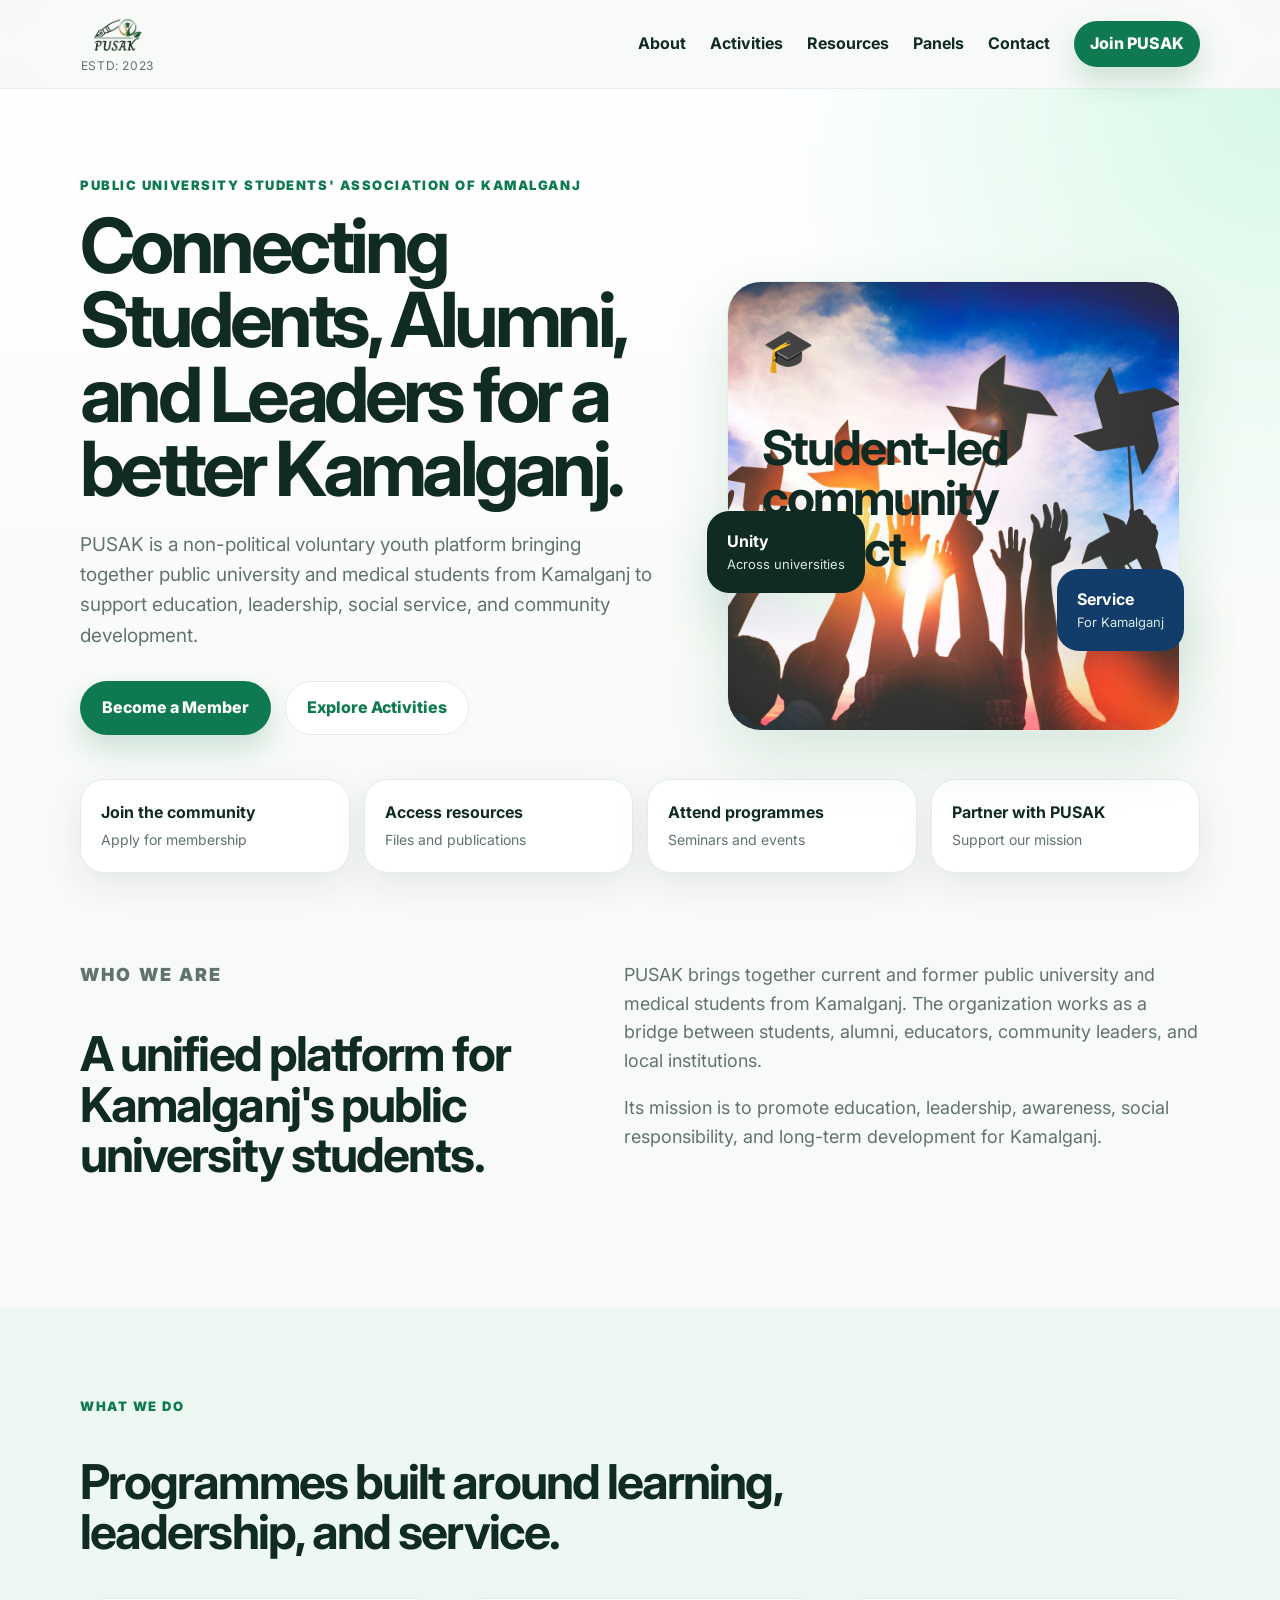
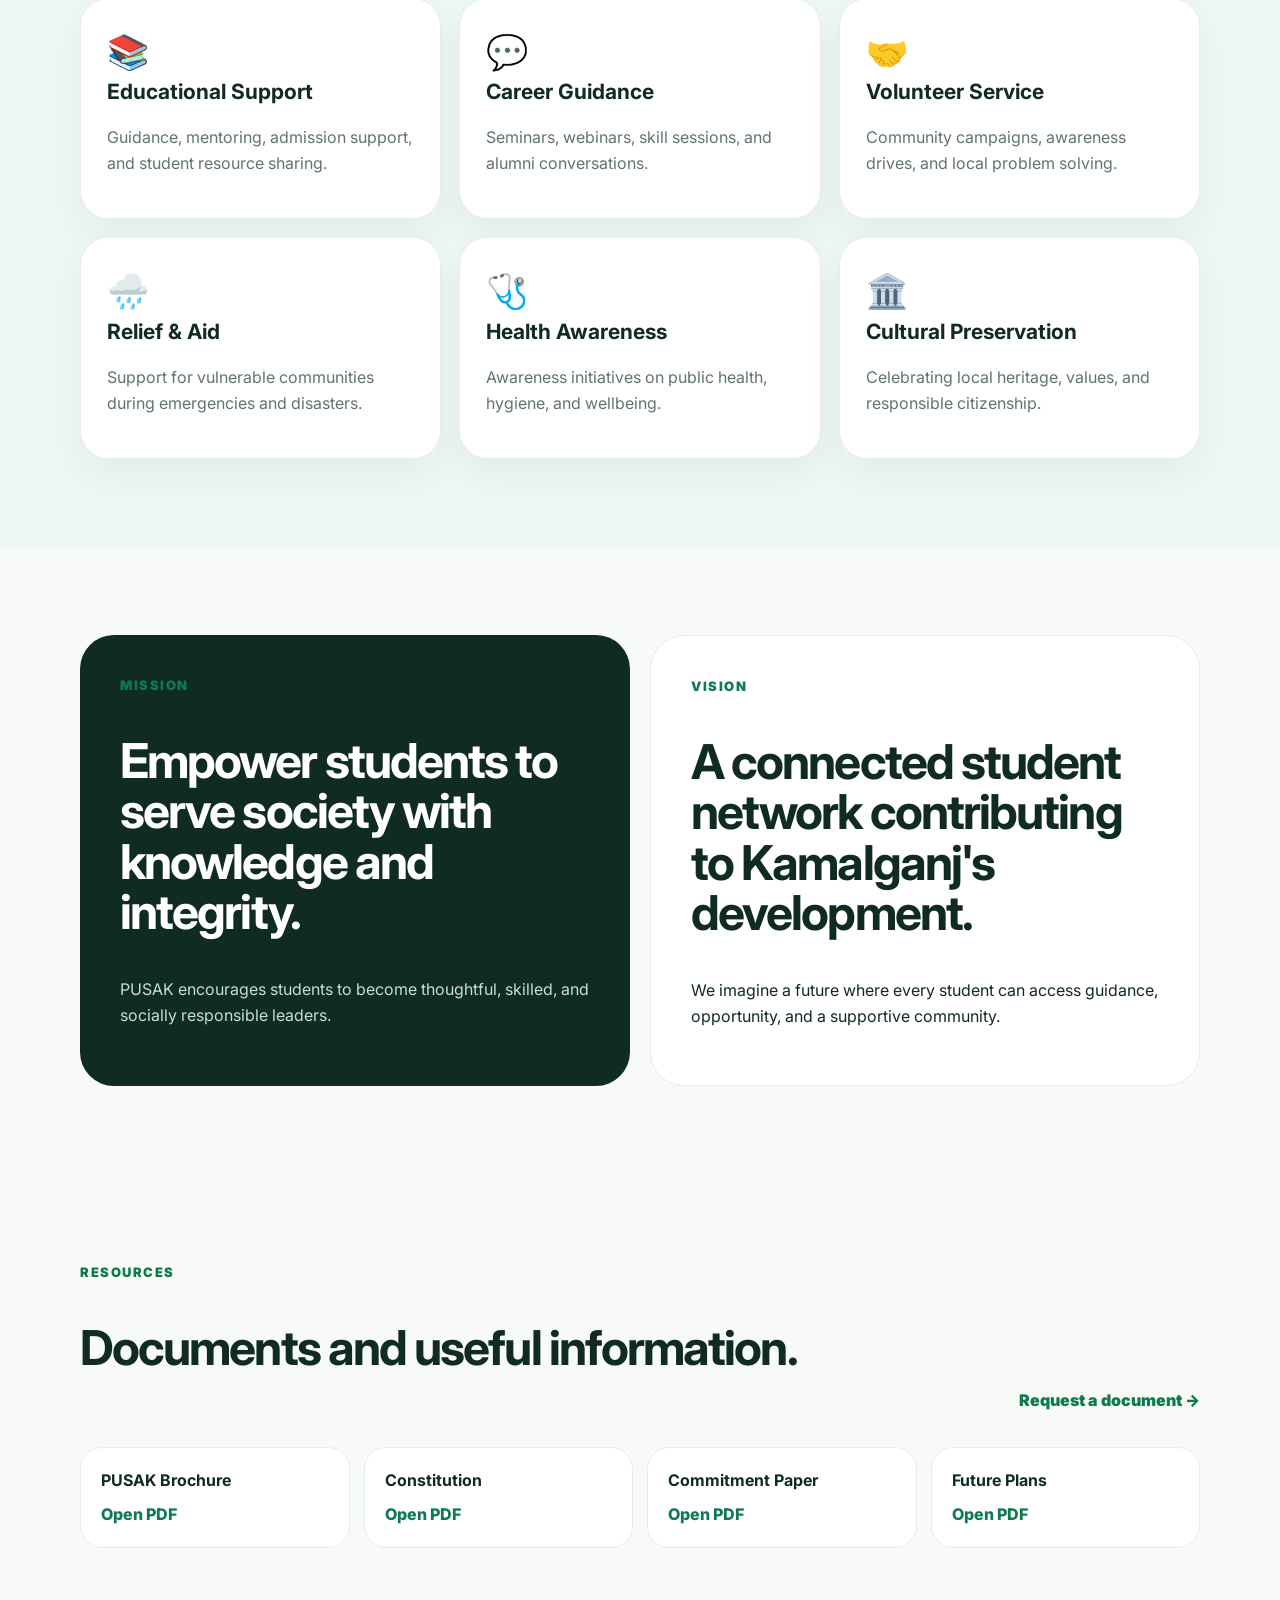
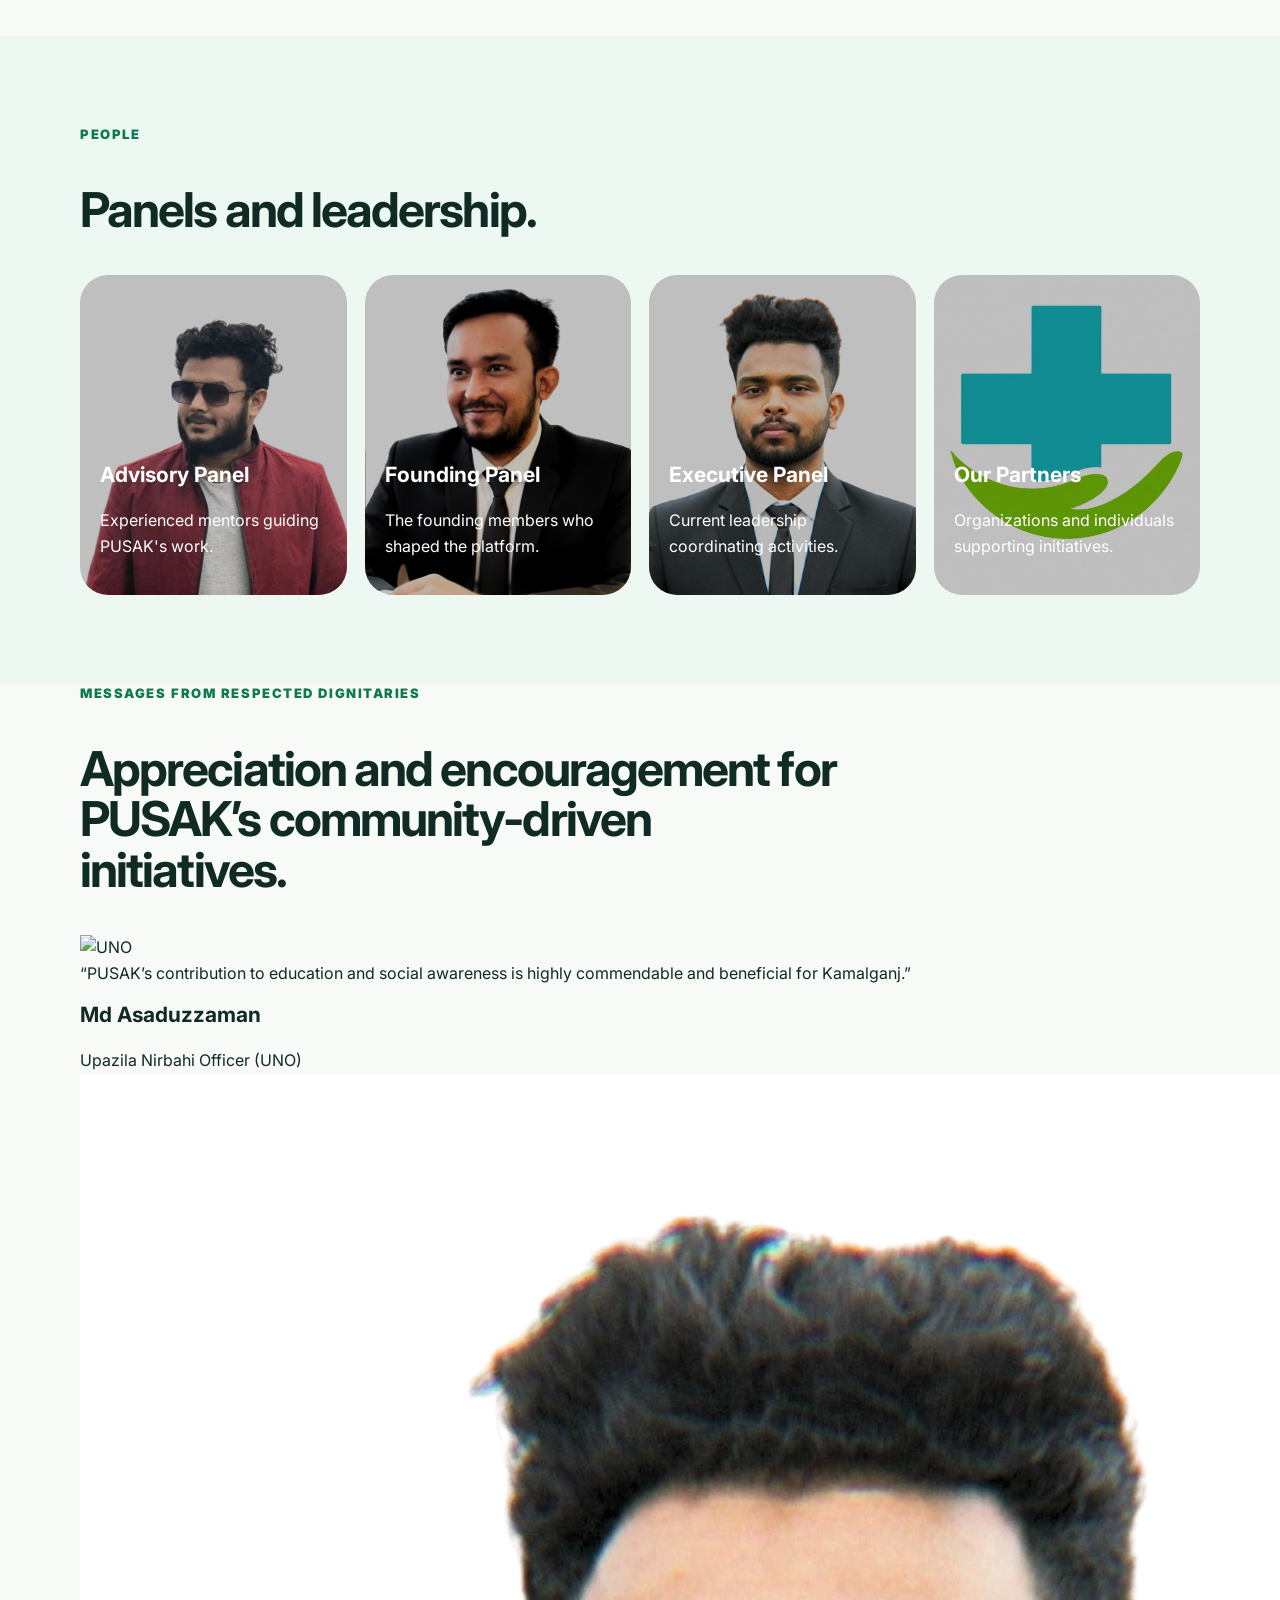
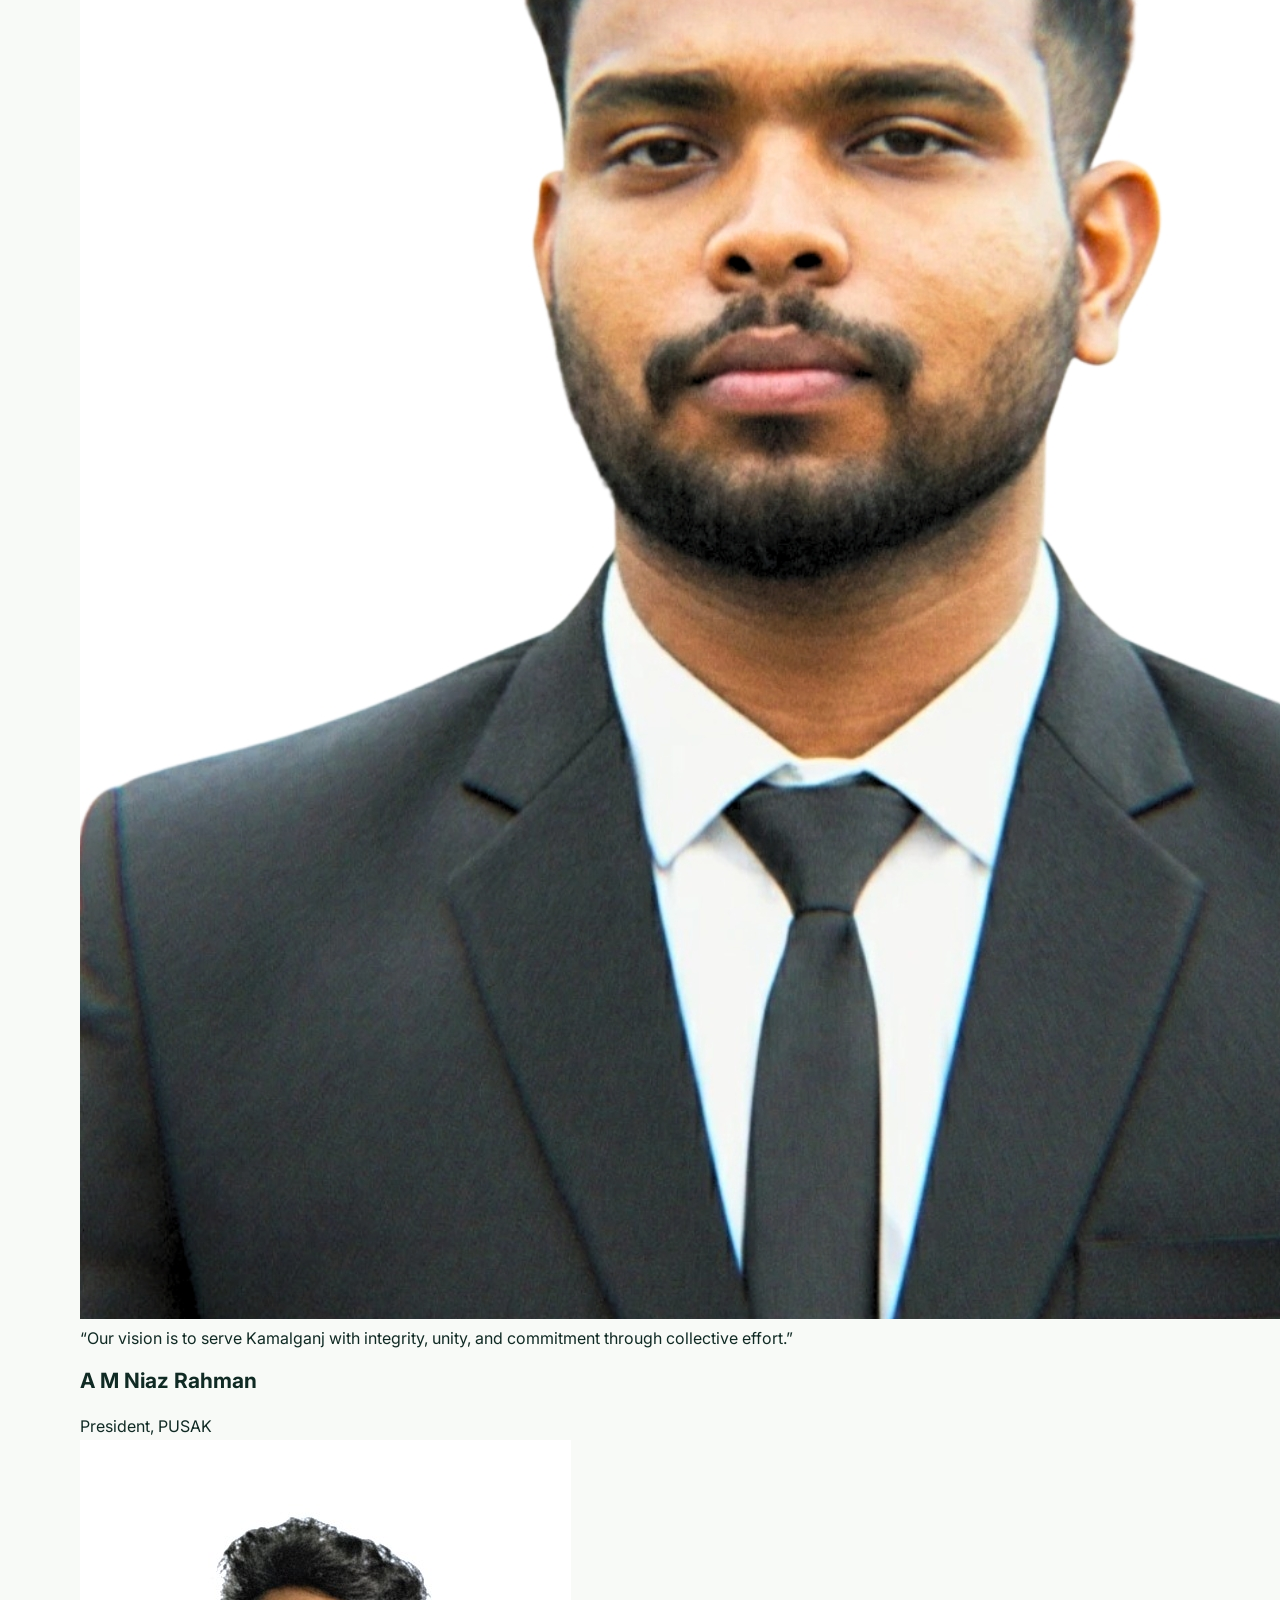
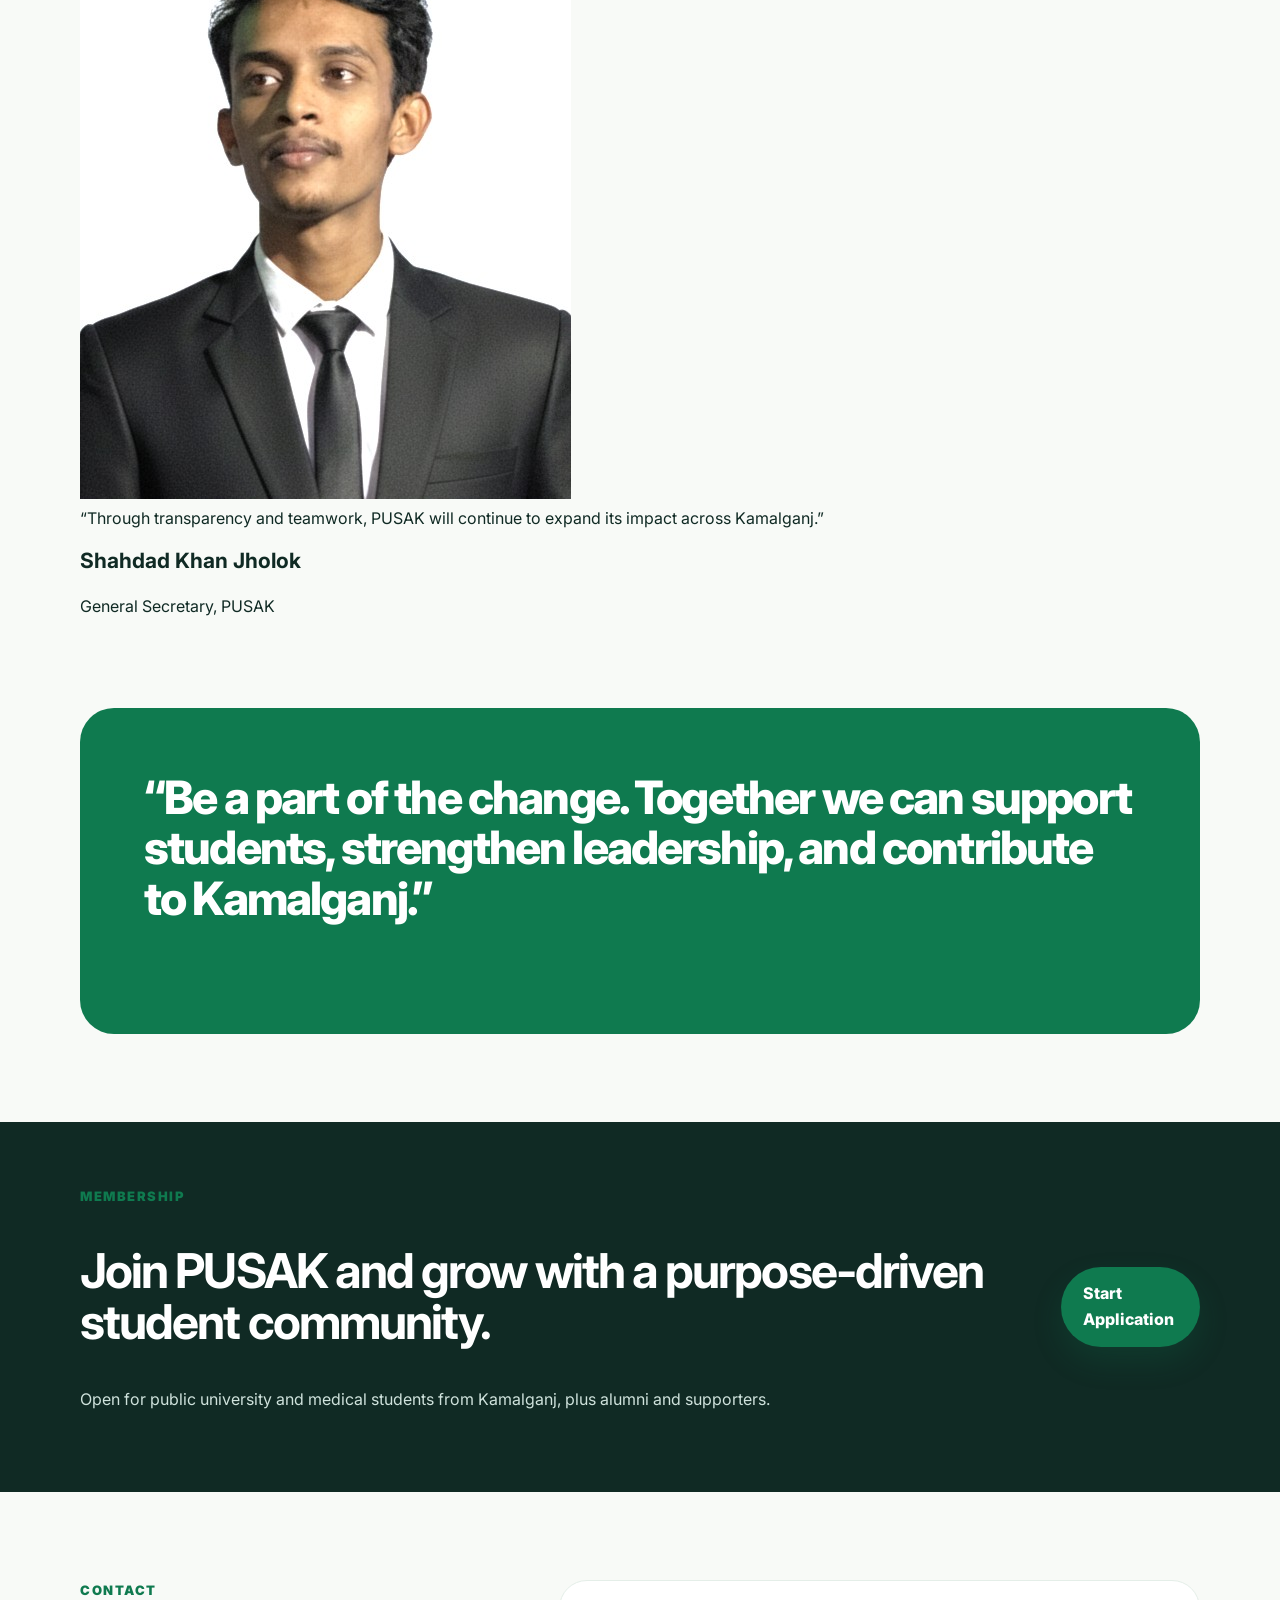
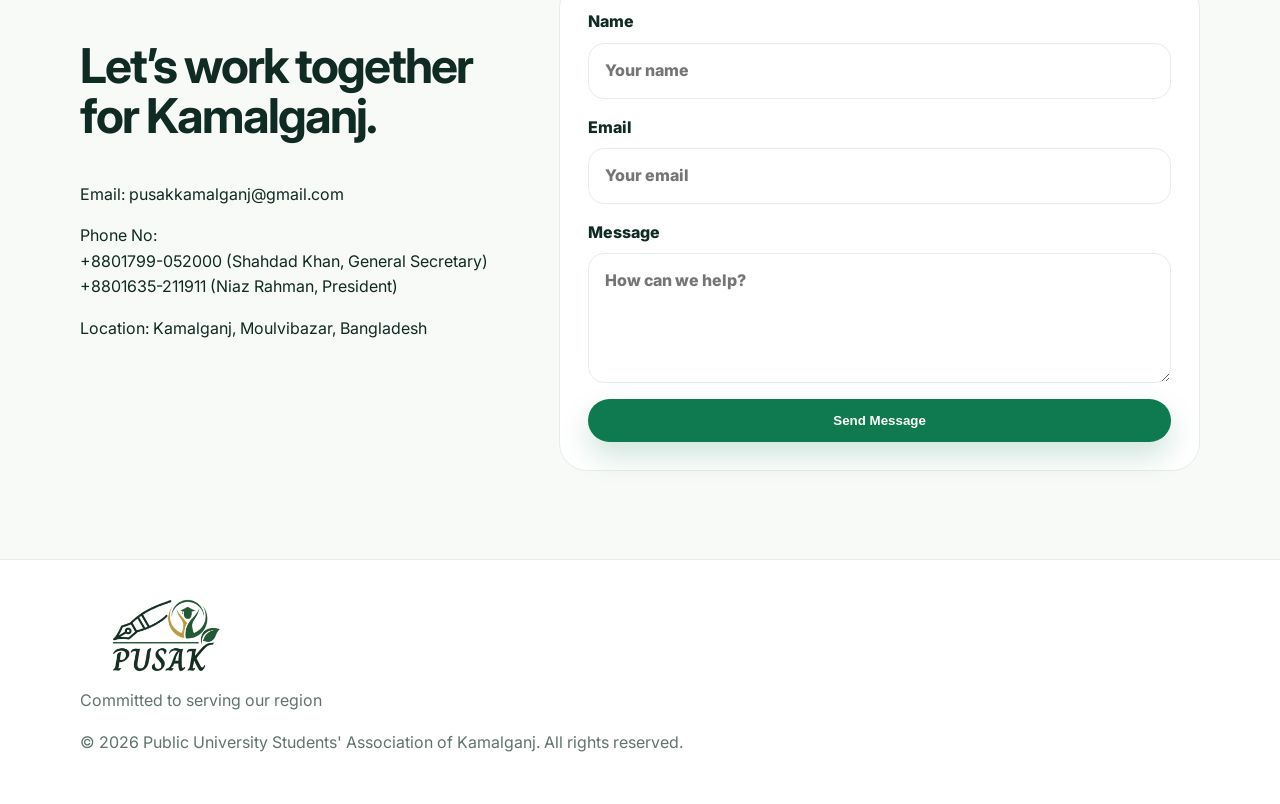
==== commit 29c29419: "Add files via upload" ====
--- a/index.html
+++ b/index.html
@@ -168,10 +168,10 @@
         <a class="text-link" href="#contact">Request a document →</a>
       </div>
       <div class="resource-list">
-        <a href="Files/brochure.pdf" target="_blank" rel="noopener"><strong>PUSAK Brochure</strong><span>Open PDF</span></a>
-        <a href="Files/constitution.pdf" target="_blank" rel="noopener"><strong>Constitution</strong><span>Open PDF</span></a>
-        <a href="Files/commitment-paper.pdf" target="_blank" rel="noopener"><strong>Commitment Paper</strong><span>Open PDF</span></a>
-        <a href="Files/future-plans.pdf" target="_blank" rel="noopener"><strong>Future Plans</strong><span>Open PDF</span></a>
+        <a href="files/brochure.pdf" target="_blank" rel="noopener"><strong>PUSAK Brochure</strong><span>Open PDF</span></a>
+        <a href="files/constitution.pdf" target="_blank" rel="noopener"><strong>Constitution</strong><span>Open PDF</span></a>
+        <a href="files/commitment-paper.pdf" target="_blank" rel="noopener"><strong>Commitment Paper</strong><span>Open PDF</span></a>
+        <a href="files/future-plans.pdf" target="_blank" rel="noopener"><strong>Future Plans</strong><span>Open PDF</span></a>
       </div>
     </section>
 
@@ -228,7 +228,7 @@
                   <h2>Appreciation and encouragement for PUSAK’s community-driven initiatives.</h2>
         </div>
 
-    <div class="dignitary-grid grid grid-cols-1 sm:grid-cols-2 md:grid-cols-3 lg:grid-cols-4 gap-8">
+    <div class="dignitary-grid grid grid-cols-1 sm:grid-cols-2 md:grid-cols-3 gap-8">
 
         <!-- EXISTING 3 (UNCHANGED) -->
         <div class="dignitary-card bg-white rounded-2xl shadow-lg overflow-hidden p-6 flex flex-col items-center text-center">
@@ -241,60 +241,15 @@
             <span class="text-sm text-pusak-gray">Upazila Nirbahi Officer (UNO)</span>
         </div>
 
+        
+        
+        <!-- NEW 6 SPEECHES -->
+
+       
+        
+        
         <div class="dignitary-card bg-white rounded-2xl shadow-lg overflow-hidden p-6 flex flex-col items-center text-center">
-            <img src="dignitaries/quote2.jpg" alt="UNO" class="w-32 h-32 object-cover rounded-full mb-4 border-4 border-pusak-green">
-            <p class="speech mb-4 text-pusak-gray">
-                “Public university students working together through PUSAK
-                demonstrate a strong commitment to education.”
-            </p>
-            <h3 class="font-semibold text-pusak-text">Ms. Sample Akter</h3>
-            <span class="text-sm text-pusak-gray">Thana Education Officer (TEO)</span>
-        </div>
-
-        <div class="dignitary-card bg-white rounded-2xl shadow-lg overflow-hidden p-6 flex flex-col items-center text-center">
-            <img src="https://images.unsplash.com/photo-1527980965255-d3b416303d12" alt="OC" class="w-32 h-32 object-cover rounded-full mb-4">
-            <p class="speech mb-4 text-pusak-gray">
-                “PUSAK plays an important role in building social harmony
-                and youth responsibility.”
-            </p>
-            <h3 class="font-semibold text-pusak-text">Mr. Demo Hossain</h3>
-            <span class="text-sm text-pusak-gray">Officer-in-Charge (OC)</span>
-        </div>
-
-        <!-- NEW 6 SPEECHES -->
-
-        <div class="dignitary-card bg-white rounded-2xl shadow-lg overflow-hidden p-6 flex flex-col items-center text-center">
-            <img src="https://images.unsplash.com/photo-1506794778202-cad84cf45f1d" alt="Advisor" class="w-32 h-32 object-cover rounded-full mb-4">
-            <p class="speech mb-4 text-pusak-gray">
-                “PUSAK reflects discipline, vision, and a genuine desire
-                to uplift the next generation through education.”
-            </p>
-            <h3 class="font-semibold text-pusak-text">Dr. Hasan Mahmud</h3>
-            <span class="text-sm text-pusak-gray">Advisor, PUSAK</span>
-        </div>
-
-        <div class="dignitary-card bg-white rounded-2xl shadow-lg overflow-hidden p-6 flex flex-col items-center text-center">
-            <img src="https://images.unsplash.com/photo-1544005313-94ddf0286df2" alt="Advisor" class="w-32 h-32 object-cover rounded-full mb-4">
-            <p class="speech mb-4 text-pusak-gray">
-                “The unity among public university students under PUSAK
-                is a powerful example of positive youth leadership.”
-            </p>
-            <h3 class="font-semibold text-pusak-text">Prof. Nusrat Jahan</h3>
-            <span class="text-sm text-pusak-gray">Advisor, PUSAK</span>
-        </div>
-
-        <div class="dignitary-card bg-white rounded-2xl shadow-lg overflow-hidden p-6 flex flex-col items-center text-center">
-            <img src="https://images.unsplash.com/photo-1552058544-f2b08422138a" alt="Advisor" class="w-32 h-32 object-cover rounded-full mb-4">
-            <p class="speech mb-4 text-pusak-gray">
-                “PUSAK’s structured approach towards social responsibility
-                sets a benchmark for student organizations.”
-            </p>
-            <h3 class="font-semibold text-pusak-text">Engr. Mahbub Alam</h3>
-            <span class="text-sm text-pusak-gray">Advisor, PUSAK</span>
-        </div>
-
-        <div class="dignitary-card bg-white rounded-2xl shadow-lg overflow-hidden p-6 flex flex-col items-center text-center">
-            <img src="https://i.ibb.co.com/jPDh7qdW/nfofjf.jpg" alt="President" class="w-32 h-32 object-cover rounded-full mb-4">
+            <img src="executive_panel\members\executive_pic\member1.jpg" alt="President" class="w-32 h-32 object-cover rounded-full mb-4">
             <p class="speech mb-4 text-pusak-gray">
                 “Our vision is to serve Kamalganj with integrity,
                 unity, and commitment through collective effort.”
@@ -303,18 +258,9 @@
             <span class="text-sm text-pusak-gray">President, PUSAK</span>
         </div>
 
+
         <div class="dignitary-card bg-white rounded-2xl shadow-lg overflow-hidden p-6 flex flex-col items-center text-center">
-            <img src="https://images.unsplash.com/photo-1529626455594-4ff0802cfb7e" alt="Senior Vice President" class="w-32 h-32 object-cover rounded-full mb-4">
-            <p class="speech mb-4 text-pusak-gray">
-                “PUSAK is not just an organization, it is a responsibility
-                we proudly carry for our community.”
-            </p>
-            <h3 class="font-semibold text-pusak-text">MD Ibrahim Ali</h3>
-            <span class="text-sm text-pusak-gray">Senior Vice President, PUSAK</span>
-        </div>
-
-        <div class="dignitary-card bg-white rounded-2xl shadow-lg overflow-hidden p-6 flex flex-col items-center text-center">
-            <img src="https://i.ibb.co.com/R4Y5yz7Y/79990474-5ae1-4150-9a92-3be4a2fd5c57.png" alt="General Secretary" class="w-32 h-32 object-cover rounded-full mb-4">
+            <img src="executive_panel\members\executive_pic\member2.jpg" alt="General Secretary" class="w-32 h-32 object-cover rounded-full mb-4">
             <p class="speech mb-4 text-pusak-gray">
                 “Through transparency and teamwork, PUSAK will continue
                 to expand its impact across Kamalganj.”
@@ -371,10 +317,10 @@
       <div class="container cta-box">
         <div>
           <p class="eyebrow">Membership</p>
-          <h2 style="color:black; font-size: large;">Join PUSAK and grow with a purpose-driven student community.</h2>
+          <h2>Join PUSAK and grow with a purpose-driven student community.</h2>
           <p>Open for public university and medical students from Kamalganj, plus alumni and supporters.</p>
         </div>
-        <a class="btn" href="https://forms.gle/" target="_blank" rel="noopener">Start Application</a>
+        <a class="btn" href="https://www.facebook.com/people/Public-University-Students-Association-of-Kamalganj-PUSAK/100091591820586/" target="_blank" rel="noopener">Start Application</a>
       </div>
     </section>
 
@@ -391,12 +337,62 @@
         <p>Location: Kamalganj, Moulvibazar, Bangladesh</p>
 
       </div>
-      <form class="contact-form">
-        <label>Name<input type="text" placeholder="Your name"></label>
-        <label>Email<input type="email" placeholder="Your email"></label>
-        <label>Message<textarea placeholder="How can we help?"></textarea></label>
-        <button class="btn" type="button">Send Message</button>
-      </form>
+
+      
+
+
+
+<form class="contact-form">
+    <label>
+        Name
+        <input type="text" id="name" placeholder="Your name">
+    </label>
+
+    <label>
+        Email
+        <input type="email" id="email" placeholder="Your email">
+    </label>
+
+    <label>
+        Message
+        <textarea id="message" placeholder="How can we help?"></textarea>
+    </label>
+
+    <button class="btn" type="button" onclick="sendMail()">
+        Send Message
+    </button>
+</form>
+
+
+<script>
+function sendMail() {
+    const name = document.getElementById('name').value;
+    const email = document.getElementById('email').value;
+    const message = document.getElementById('message').value;
+
+    const recipient = "pusakkamalganj@gmail.com";
+    const subject = encodeURIComponent("Contact Form Message");
+
+    const body = encodeURIComponent(
+        `Name: ${name}\n` +
+        `Email: ${email}\n\n` +
+        `Message:\n${message}`
+    );
+
+    window.location.href =
+        `mailto:${recipient}?subject=${subject}&body=${body}`;
+}
+</script>
+
+
+
+
+
+
+
+
+
+
     </section>
   </main>
 
--- a/styles.css
+++ b/styles.css
@@ -65,9 +65,27 @@
 .hero-grid { display: grid; grid-template-columns: 1.08fr .92fr; gap: 48px; align-items: center; }
 .eyebrow { margin: 0 0 12px; color: var(--green); font-weight: 900; text-transform: uppercase; letter-spacing: .12em; font-size: 13px; }
 h1, h2, h3, p { margin-top: 0; }
-h1 { font-size: clamp(42px, 6vw, 76px); line-height: .98; letter-spacing: -0.06em; margin-bottom: 24px; }
-h2 { font-size: clamp(30px, 4vw, 48px); line-height: 1.05; letter-spacing: -0.04em; }
-h3 { font-size: 21px; line-height: 1.2; }
+
+h1 { 
+  font-size: clamp(42px, 6vw, 76px) !important; 
+  line-height: .98 !important;
+  letter-spacing: -0.06em !important;
+  margin-bottom: 24px !important;
+  font-weight: bold;
+}
+
+h2 { 
+  font-size: clamp(30px, 4vw, 48px) !important; 
+  line-height: 1.05 !important; 
+  letter-spacing: -0.04em !important; 
+  font-weight: bold !important;
+
+  margin-block-start: 0.83em;
+    margin-block-end: 0.83em;
+}
+
+h3 { 
+  font-size: 21px !important; line-height: 1.2 !important; }
 .hero-text { font-size: 19px; color: var(--muted); max-width: 660px; }
 .hero-actions { display: flex; gap: 14px; flex-wrap: wrap; margin-top: 30px; }
 .hero-card { position: relative; min-height: 420px; }
@@ -163,7 +181,7 @@
 }
 
 .partners-card::before {
-  background-image: url("our_partners/members/partners_pic/member1.jpg");
+  background-image: url("our_partners/members/partners_pic/member1.jpeg");
 }
 
 .person-card p {
@@ -186,7 +204,7 @@
 
 .avatar { width: 64px; height: 64px; border-radius: 22px; background: var(--mint); color: var(--green); display: grid; place-items: center; font-weight: 900; font-size: 26px; margin-bottom: 18px; }
 .quote-card { background: var(--green); color: white; border-radius: 34px; padding: clamp(32px, 6vw, 64px); font-size: clamp(26px, 4vw, 46px); line-height: 1.1; letter-spacing: -0.04em; font-weight: 800; }
-.cta-section { padding: 64px 0; color: white; }
+.cta-section { padding: 64px 0; color: white; background-color: var(--ink);}
 .cta-box { display: flex; align-items: center; justify-content: space-between; gap: 32px; }
 .cta-box p:not(.eyebrow) { color: #cfe2dc; }
 .contact-grid { display: grid; grid-template-columns: .8fr 1.2fr; gap: 52px; }
